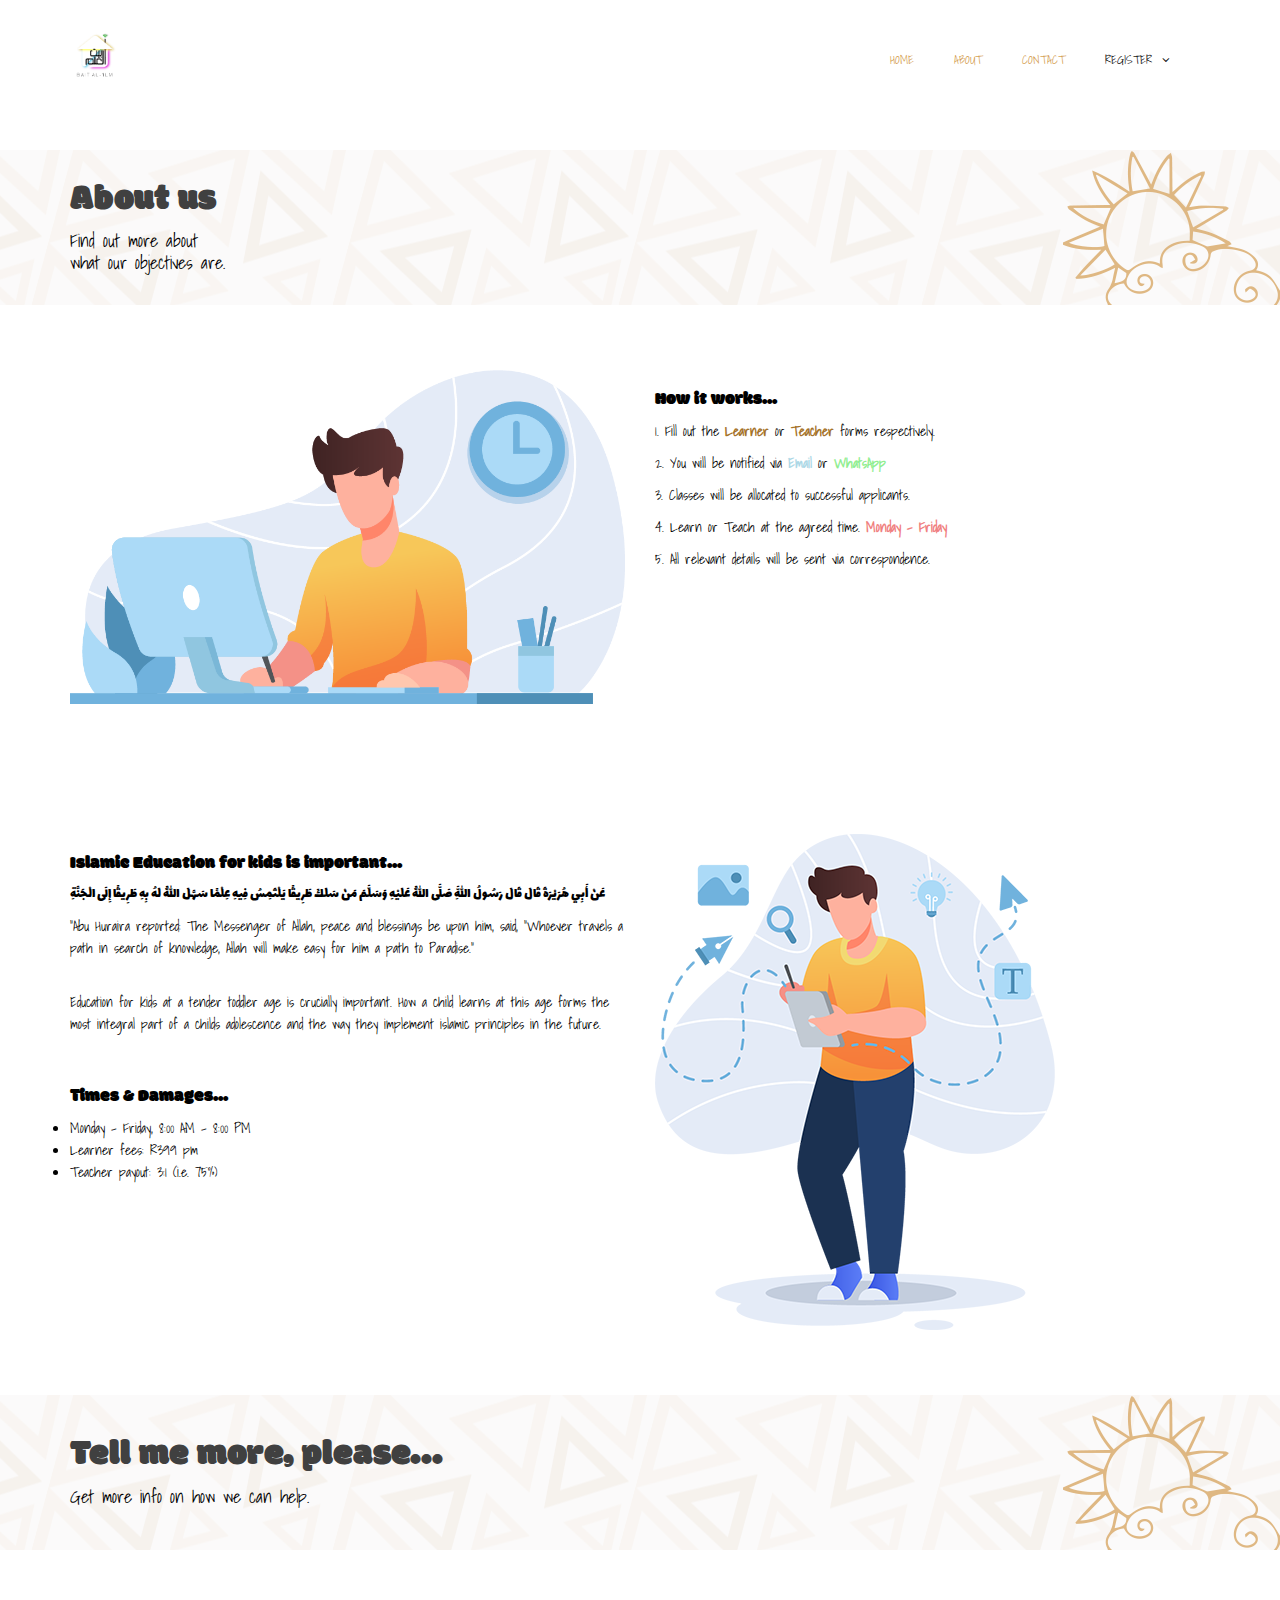
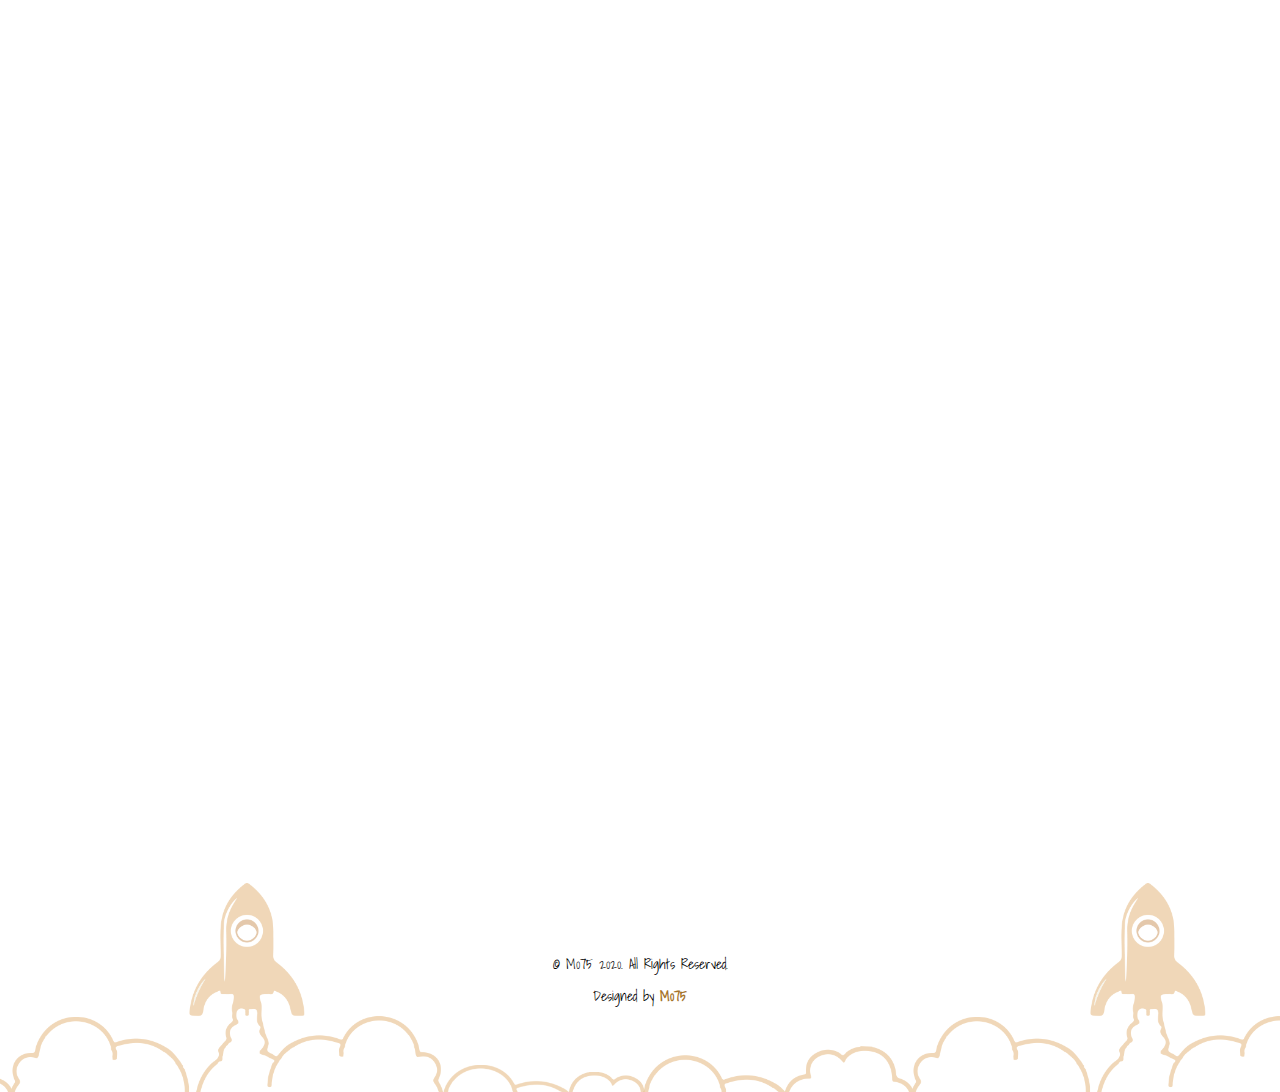
==== aboutus.html @ 6b04e685 "added most stuff, prod almost ready chech once more" ====
<!DOCTYPE html>
<html lang="en">

    <head>
        <meta charset="utf-8">
        <meta name="viewport" content="width=device-width, initial-scale=1.0">
        <meta name="description" content="">
        <meta name="author" content="">
        <title>About | Bayt Al-'Ilm</title>
        <link href="css/bootstrap.min.css" rel="stylesheet">
        <link href="css/font-awesome.min.css" rel="stylesheet">
        <link href="css/animate.min.css" rel="stylesheet">
        <link href="css/lightbox.css" rel="stylesheet">
        <link href="css/main.css" rel="stylesheet">
        <link href="css/responsive.css" rel="stylesheet">

        <!--[if lt IE 9]>
	    <script src="js/html5shiv.js"></script>
	    <script src="js/respond.min.js"></script>
    <![endif]-->
        <link rel="shortcut icon" href="images/ico/favicon.ico">
        <link rel="apple-touch-icon-precomposed" sizes="144x144" href="images/ico/apple-touch-icon-144-precomposed.png">
        <link rel="apple-touch-icon-precomposed" sizes="114x114" href="images/ico/apple-touch-icon-114-precomposed.png">
        <link rel="apple-touch-icon-precomposed" sizes="72x72" href="images/ico/apple-touch-icon-72-precomposed.png">
        <link rel="apple-touch-icon-precomposed" href="images/ico/apple-touch-icon-57-precomposed.png">
        <link href="https://fonts.googleapis.com/css2?family=Lalezar&family=Modak&family=Montserrat&display=swap"
            rel="stylesheet">
        <link href="https://fonts.googleapis.com/css2?family=Indie+Flower&family=Shadows+Into+Light&display=swap"
            rel="stylesheet">

    </head>
    <!--/head-->
    <style>
        a,
        h2 {
            font-family: 'Shadows Into Light';
            font-weight: 600;
        }

        h1,
        h3 {
            font-family: 'Modak', cursive;
        }

        p, li {
            font-family: 'Shadows Into Light', sans-serif;
        }
    </style>
    <!--/head-->

    <body>
        <header id="header">

            <div class="navbar navbar-inverse" role="banner">
                <div class="container">
                    <div class="navbar-header">
                        <button type="button" class="navbar-toggle" data-toggle="collapse"
                            data-target=".navbar-collapse">
                            <span class="sr-only">Toggle navigation</span>
                            <span class="icon-bar"></span>
                            <span class="icon-bar"></span>
                            <span class="icon-bar"></span>
                        </button>

                        <a class="navbar-brand" href="index.html">
                            <h1><img style="height: 50px; width: 50px" src="images/logo.png" alt="logo"></h1>
                        </a>
                    </div>
                    <div class="collapse navbar-collapse">
                        <ul class="nav navbar-nav navbar-right">
                            <li class="active"><a href="index.html">Home</a></li>
                            <li class="active"><a href="aboutus.html">About</a></li>
                            <li class="active"><a href="contact.html">Contact</a></li>
                            <li class="dropdown"><a href="#">Register <i class="fa fa-angle-down"></i></a>
                                <ul role="menu" class="sub-menu">
                                    <li><a href="learner.html">Learner</a></li>
                                    <li><a href="teacher.html">Teacher</a></li>
                                </ul>
                            </li>
                        </ul>
                    </div>
                    <!-- <div class="container">
                    <div class="row">
                        <div class="col-sm-12">
                            <div class="social-icons ">
                                <ul class="nav nav-pills">
                                    <li><a href=""><i class="fa fa-facebook"></i></a></li>
                                    <li><a href=""><i class="fa fa-twitter"></i></a></li>
                                    <li><a href=""><i class="fa fa-google-plus"></i></a></li>
                                    <li><a href=""><i class="fa fa-dribbble"></i></a></li>
                                    <li><a href=""><i class="fa fa-linkedin"></i></a></li>
                                </ul>
                            </div>
                        </div>
                    </div>
                </div> -->
                </div>
            </div>
        </header>
        <!--/#header-->

        <section id="page-breadcrumb">
            <div class="vertical-center sun">
                <div class="container">
                    <div class="row">
                        <div class="action">
                            <div class="col-sm-12">
                                <h1 class="title">About us</h1>
                                <p>Find out more about <br> what our objectives are.</p>
                            </div>
                        </div>
                    </div>
                </div>
            </div>
        </section>
        <!--/#page-breadcrumb-->

        <section id="company-information" class="padding wow fadeIn" data-wow-duration="1000ms" data-wow-delay="300ms">
            <div class="container">
                <div class="row">
                    <div class="col-sm-6">
                        <img src="images/4.png" class="img-responsive" alt="" style="">
                    </div>
                    <div class="col-sm-6">
                        <h3>How it works...</h3>
                        <p>1. Fill out the <a href="learner.html"><b>Learner</b></a> or <a href="teacher.html"><b>Teacher</b></a> forms respectively.</p>
                        <p>2. You will be notified via <b style="color: lightblue">Email</b> or <b style="color: lightgreen">WhatsApp</b></p>
                        <p>3. Classes will be allocated to successful applicants.</p>
                        <p>4. Learn or Teach at the agreed time. <b style="color: lightcoral">Monday - Friday</b></p>
                        <p>5. All relevant details will be sent via correspondence.</p>

                    </div>
                </div>
            </div>
        </section>
        <!-- company info   -->

        <!-- <section id="action" class="responsive">
            <div class="vertical-center">
                <div class="container">
                    <div class="row">
                        <div class="action take-tour">
                            <div class="col-sm-7 wow fadeInLeft" data-wow-duration="500ms" data-wow-delay="300ms">
                                <h1 class="title">Register for Madrasah online.</h1>
                                <p>Sign up to <b>Learn</b> or <b>Teach</b> with us.</p>
                            </div>
                            <div class="col-sm-5 text-center wow fadeInRight" data-wow-duration="500ms"
                                data-wow-delay="300ms">
                                <div class="tour-button">
                                    <a href="#" class="btn btn-common">LEARN NOW</a>
                                </div>
                            </div>
                        </div>
                    </div>
                </div>
            </div>
        </section> -->
        <!--/#action-->

        <section id="company-information" class="padding wow fadeIn" data-wow-duration="1000ms" data-wow-delay="300ms">
            <div class="container">
                <div class="row">
                    <div class="col-sm-6">
                        <h3>Islamic Education for kids is important...</h3>
                        <p style="font-family: 'Lalezar'">عَنْ أَبِي هُرَيْرَةَ قَالَ قَالَ رَسُولُ اللَّهِ صَلَّى اللَّهُ عَلَيْهِ وَسَلَّمَ مَنْ سَلَكَ طَرِيقًا يَلْتَمِسُ
                        فِيهِ عِلْمًا سَهَّلَ اللَّهُ لَهُ بِهِ طَرِيقًا إِلَى الْجَنَّةِ</p>
                        <p>"Abu Huraira reported: The Messenger of Allah, peace and blessings be upon him, said, “Whoever travels a path in search
                        of knowledge, Allah will make easy for him a path to Paradise.”</p><br>
                        <p>Education for kids at a tender toddler age is crucially important. How a child learns at this age forms the
                        most integral part of a childs adolescence and the way they implement islamic principles in the future.</p>
                        <br><h3>Times & Damages...</h3>
                        <li>Monday - Friday, 8:00 AM - 8:00 PM</li>
                        <li>Learner fees: R399 pm</li>
                        <li>Teacher payout: 3:1 (i.e. 75%)</li>
                    </div>
                    <div class="col-sm-6">
                        <img style="size: 100px 100px" src="images/6.png" class="img-responsive" alt="">
                    </div>
                </div>
            </div>
        </section>

        <section id="page-breadcrumb">
            <div class="vertical-center sun">
                <div class="container">
                    <div class="row">
                        <div class="action">
                            <div class="col-sm-12">
                                <h1 class="title">Tell me more, please...</h1>
                                <p>Get more info on how we can help.</p>
                            </div>
                        </div>
                    </div>
                </div>
            </div>
        </section>
        <!--/#page-breadcrumb-->
        <section id="services">
            <div class="container">
                <div class="row">
                    <div class="col-sm-4 text-center padding wow fadeIn" data-wow-duration="1000ms"
                        data-wow-delay="300ms">
                        <div class="single-service">
                            <div class="wow scaleIn" data-wow-duration="500ms" data-wow-delay="300ms">
                                <img src="https://img.icons8.com/dusk/64/000000/easy.png" />
                            </div>
                            <h2>Convenient</h2>
                            <p>A simple system for Learners & Teachers to depart sound islamic knowledge coupled with wisdom to toddlers in all
                            subjects. Try it now!</p>
                        </div>
                    </div>
                    <div class="col-sm-4 text-center padding wow fadeIn" data-wow-duration="1000ms"
                        data-wow-delay="600ms">
                        <div class="single-service">
                            <div class="wow scaleIn" data-wow-duration="500ms" data-wow-delay="600ms">
                                <img src="https://img.icons8.com/dusk/64/000000/apple-watch-apps .png" />
                            </div>
                            <h2>Flexible</h2>
                            <p>We help you as the parent get excellent results with safe distance learning. Request times suitable for you as a teacher
                            or learner & we"ll place your expertise in the correct direction. Try it now!</p>
                        </div>
                    </div>
                    <div class="col-sm-4 text-center padding wow fadeIn" data-wow-duration="1000ms"
                        data-wow-delay="900ms">
                        <div class="single-service">
                            <div class="wow scaleIn" data-wow-duration="500ms" data-wow-delay="900ms">
                                <img src="https://img.icons8.com/dusk/64/000000/armchair.png" />
                            </div>
                            <h2>Comfortable</h2>
                            <p>Whether you are in the lounge or bedroom, ideally the salah room, you are able to log in and attend classes. Thus,
                            making it less nerve racking than usual. We should emphasize that respect is a key factor towards learning or departing
                            the absolute knowledge of this world.</p>
                        </div>
                    </div>
                </div>
            </div>
        </section>
        <!--/#services-->



        <section id="company-information" class="padding wow fadeIn" data-wow-duration="1000ms" data-wow-delay="300ms">
            <div class="container">
                <div class="row">
                    <div class="col-sm-6">
                      <h3>Our mission...</h3>
                      <p>We strive to serve communities by providing excellent quality lessons & courses coupled with sound, unadulterated knowledge 
                          which has been passed down generation after generation from our Noble Master Muhammad (Peace & Blessings be upon him & his noble companions) to
                          our senior scholars of Islam to you in your lovely home.
                     <p>Our belief system is in accordance to that of Ahl al-sunnah wa al-jama'ah.</p>

                      </p>  
                    </div>
                    <div class="col-sm-6">
                        <img src="images/5.png" class="img-responsive" alt="">
                    </div>
                </div>
            </div>
        </section>

        <footer id="footer">
            <div class="container">
                <div class="row">
                    <div class="col-sm-12">
                        <div class="copyright-text text-center">
                            <p>&copy; M075 2020. All Rights Reserved.</p>
                            <p>Designed by <a target="_blank" href="https://m075.github.io/portfolio">M075</a></p>
                        </div>
                    </div>
                </div>
            </div>
        </footer>
        <!--/#footer-->


        <script type="text/javascript" src="js/jquery.js"></script>
        <script type="text/javascript" src="js/bootstrap.min.js"></script>
        <script type="text/javascript" src="js/lightbox.min.js"></script>
        <script type="text/javascript" src="js/wow.min.js"></script>
        <script type="text/javascript" src="js/main.js"></script>
    </body>

</html>
---- css/main.css ----
/*
  Theme Name: Triangle
  Theme Uri: http://www.themeum.com
  Author: Themeum
  Author Uri: http://www.themeum.com
  Description: Creative Site Template
  Version: 1.1
  */

  @import url(http://fonts.googleapis.com/css?family=Lato:100,300,400,700);
  @import url(http://fonts.googleapis.com/css?family=Open+Sans:300italic,400italic,600italic,700italic,400,300,600,700);
  @import url(http://fonts.googleapis.com/css?family=Noto+Sans:400,700);

  body {
    background: #fff;
    font-family: 'Lato', sans-serif;
    font-weight: 300;
    font-size: 14px;
    line-height: 22px;
    color: #000;
  }

  html {
    height: 100%;
  }


  a{
    color:#a5732a;
  }

  a:hover {
    outline: none;
    text-decoration:none;
    color:#dab074;
  }

  a:focus {
    outline:none;
    outline-offset: 0;
  }

  a {
    -webkit-transition: 300ms;
    transition: 300ms;
  }


  ul {
    list-style: none;
  }

  h1, h2, h3, h4, h5, h6 {
    font-family: 'Lato', sans-serif;
    font-weight: 300;
  }

  h1{
    color: #686868;
  }

  h2{
    font-size: 24px;
    color: #686868;
  }

  h3{
    font-size: 18px;
  }

  .overflow{
    overflow: hidden;
  }

  .uppercase{
    text-transform: uppercase;
  }

  .btn-common {
    font-size: 14px;
    color: #797979;
    border: 1px solid #dbb075;
    font-family: 'Open Sans', sans-serif;
    font-weight: 300;
    padding: 10px 25px;
  }

  #action .col-sm-5{
    position: absolute;

    top: 0;
    height: 100%;
    right: 0;
  }


  .btn-common:hover, 
  .btn-common:focus{
    outline: none;
    background: none;
    -webkit-box-shadow: none;
    box-shadow: none;
    color: #d29948;
  }

  .align-right{
    text-align: right;
  }

  .inline{
    display: inline-block;
  }

  .padding{
    padding: 65px 0;
  }

  .padding-bottom{
    padding-bottom: 65px;
  }

  .padding-top{
    padding-top: 90px;
  }

  .padding-right{
    padding-right: 80px;
  }

  .padding-left{
    padding-left: 80px;
  }

  .margin-bottom{
    margin-bottom: 35px;
  }

  .carousel-indicators.visible-xs {
    height: 20px;
    margin: 0;
    padding: 0;
    position: absolute;
    top: -35px;
    width: 100%;
    left: 0;
  }

  .carousel-indicators.visible-xs li {
    border-color: #D29948;
    border-width: 2px;
    height: 12px;
    margin: 0 5px 0 0;
    width: 12px;
  }

  .carousel-indicators.visible-xs li.active {
    background: rgba(210, 153, 72, 0.7);
  }




/*************************
*******Header******
**************************/


#header{
  margin-bottom: 0;
  padding: 30px 0 60px 0;
}

#header .navbar-inverse .container{
  position: relative;
}

.search{
  position: absolute;
  top: 20px;
  right: 0;
  z-index: 1;
}

.search i{
  color: #dbb075;
  cursor: pointer;
  position: absolute;
  right: 10px;
  top: 2px;
}

.field-toggle{
  position: relative;
  top: 30px;
  right: 15px;
  display: none;
  height: 50px;
}

.search-form{
  padding-left: 10px;
  height: 40px;
  font-size: 18px;
  color: #818285;
  font-weight: 300;
  outline: none;
  border: 1px solid #dbb075;
  margin-top: 20px;
  border-radius: 4px;
}

.social-icons ul li{
  padding: 0 10px;

}

.social-icons ul li:last-child{
  padding-right: 0;

}

.social-icons ul li a{
  font-size: 18px;
  color: #d3d3d3;
  padding: 0;
}

.social-icons ul li a:hover,
.social-icons ul li a:focus{
  color:#dbb075;
  background: none;
}

#header .navbar {
  background: #fff;
  border: 0;
  margin-bottom: 0;
}

#header .navbar-toggle{
  margin-top: 20px;
}

#header .navbar-brand{
  padding: 0;
  margin-left: 0;
}

#header .navbar-brand h1{
  padding: 0;
  margin: 0;
}

#header .navbar-nav.navbar-right >li:last-child{
  margin-right: 20px;
}

#header .navbar-nav.navbar-right >li a {
  color: #000;
  font-size: 12px;
  padding: 20px;
  text-transform: uppercase;
  font-weight: 300;
}

#header .navbar-inverse .navbar-nav  li.active > a,  
#header .navbar-inverse .navbar-nav  li.active > a:focus, 
#header .navbar-nav.navbar-right li > a:hover,
.navbar-inverse .navbar-nav > .open > a {
  background-color: inherit;
  border: 0;
  color: #d29948;
}

#header .navbar-inverse .navbar-nav  li a:hover{
  color: #d29948;
}


/*Dropdown menu*/

ul.sub-menu {
  display: none;
  list-style: none;
  padding: 0;
  margin: 0;
}

#header .navbar-nav li ul.sub-menu li a {
  color: #818285;
  padding: 5px 0;
  font-size: 13px;
  display: block;
  text-transform: capitalize;
}

#header .navbar-nav li ul.sub-menu li .active{
  background: #fef7ee;
  color: #d29948;
  position: relative;
}

#header .navbar-nav li ul.sub-menu li .active i{
  position: absolute;
  font-size: 56px;
  top: -13px;
  color: #dab074;
}

#header .navbar-nav li ul.sub-menu li .active .fa-angle-right{
  left: -3px;
}

#header .navbar-nav li ul.sub-menu li .active .fa-angle-left{
  right: -3px;
}


#header .navbar-nav li ul.sub-menu li a:hover,
#header .navbar-nav li ul.sub-menu li a:focus{
  background: #fef7ee;
  color: #d29948;
}

.fa-angle-down{
  padding-left: 5px; 
}

.scaleIn {
  -webkit-animation-name: scaleIn;
  animation-name: scaleIn;
}

@-webkit-keyframes scaleIn {
  0% {
    opacity: 0;
    -webkit-transform: scale(0);
    transform: scale(0);
  }

  100% {
    opacity: 1;
    -webkit-transform: scale(1);
    transform: scale(1);
  }
}

@keyframes scaleIn {
  0% {
    opacity: 0;
    -webkit-transform: scale(0);
    transform: scale(0);
  }

  100% {
    opacity: 1;
    -webkit-transform: scale(1);
    transform: scale(1);
  }
}


/*************************
*******Footer******
**************************/

#footer {
  padding-bottom: 75px;
  background-image: url(../images/home/footer.png);
  background-repeat: repeat-x;
  background-position: bottom;
  background-size: contain;
}

#footer h1{
  margin-bottom: 65px;
  margin-top: 36px;
}

#footer .bottom-separator {
  margin-bottom: 60px;
}

#message {
  height: 110px;
  resize: none;
}

.bottom > h2 {
  margin-top: 0;
  margin-bottom: 26px;
}

.bottom .media-body h3 {
  margin-top: 0;
  padding-left: 25px;
}

.bottom .media-body h3 a{
  color: #d99c4e;
}

.testimonial .media{
  margin-top: 0;
  margin-bottom: 25px;
}

.testimonial .media>.pull-left{
  margin-right: 25px;
}

.testimonial .media>.pull-left img{
  margin-top: 6px;
}

.testimonial .media .media-body blockquote{
  padding-left: 25px;
  padding-right: 30px;
  position: relative;
  border-left: 0;
  margin-bottom: 0;
}

.testimonial .media .media-body blockquote:before{
  position: absolute;
  left: 5px;
  top: 8px;
  content: '"';
  font-size: 40px;
  color: #d99c4e;
  font-family: 'Noto Sans', sans-serif;
  transform:rotate(180deg);
  -ms-transform:rotate(180deg); /* IE 9 */
  -webkit-transform: rotate(180deg); /* Opera, Chrome, and Safari */
  line-height: 0;
}

.testimonial .media .media-body blockquote:after{
  position: absolute;
  right: 30px;
  bottom: 14px;
  content: '"';
  font-size: 40px;
  color: #d99c4e;
  font-family: 'Noto Sans', sans-serif;
  line-height: 0;
}

.bottom > address {
  line-height: 22px;
  margin-bottom: 40px;
}

.form-control {
  border: 1px solid #d99c4e;
  font-weight: 300;
  outline: none;
  -webkit-box-shadow: none;
  box-shadow: none;
  height: 40px;
}

.form-control:hover, 
.form-control:focus{
  border-color: #d29948;
  outline: none;
  -webkit-box-shadow: none;
  box-shadow: none;
}

.btn-submit {
  width: 100%;
  background-color: #d89b4e;
  color: #fff;
  font-size: 14px;
  font-weight: 300;
  letter-spacing: 5px;
  text-transform: uppercase;
  border-radius: 3px;
  margin-top: 5px;
  border-bottom: 3px solid #a56617;
  -webkit-box-shadow: none;
  box-shadow: none;
  padding: 10px;
}

.btn-submit:hover, 
.btn-submit:focus{
  color: #fff;
  outline: none;
  -webkit-box-shadow: none;
  box-shadow: none;
  opacity: .8;
}

.copyright-text{
  margin-top: 70px;
}

.nav-pills {
  display: flex;
  justify-content: center;
}
/*************************
*******Home Page******
**************************/

#home-slider {
  background: url(../images/home/slider-bg.png) 0 100% repeat-x;
  position: relative;
}

#home-slider .main-slider {
  position: relative;
  height: 450px;
}

#home-slider .slide-text{
  position: absolute;
  top: 50px;
  left: 0;
  width: 450px;
}

.animate-in .slide-text {
  -webkit-animation: fadeInLeftBig 700ms cubic-bezier(0.190,1.000,0.220,1.000) 200ms both;
  animation: fadeInLeftBig 700ms cubic-bezier(0.190,1.000,0.220,1.000) 200ms both;
}

#home-slider .slider-house {
  position: absolute;
  right: 0;
  bottom: 0;
}

.animate-in .slider-house {
  -webkit-animation: fadeInDown 700ms ease-in-out 200ms both;
  animation: fadeInDown 700ms ease-in-out 200ms both;
}

#home-slider .slider-circle1 {
  position: absolute;
  right: 430px;
  bottom: 210px;
}

.animate-in .slider-circle1 {
  -webkit-animation: bounceIn 500ms ease-in-out 900ms both;
  animation: bounceIn 500ms ease-in-out 900ms both;
}

#home-slider .slider-circle2 {
  position: absolute;
  right: 420px;
  bottom: 245px;
}

.animate-in .slider-circle2 {
  -webkit-animation: bounceIn 500ms ease-in-out 1100ms both;
  animation: bounceIn 500ms ease-in-out 1100ms both;
}

#home-slider .slider-cloud1 {
  position: absolute;
  right: 290px;
  bottom: 250px;
}

.animate-in .slider-cloud1 {
  -webkit-animation: bounceIn 500ms ease-in-out 1300ms both;
  animation: bounceIn 500ms ease-in-out 1300ms both;
}

#home-slider .slider-cloud2 {
  position: absolute;
  right: 375px;
  bottom: 330px;
}

.animate-in .slider-cloud2 {
  -webkit-animation: bounceIn 500ms ease-in-out 1500ms both;
  animation: bounceIn 500ms ease-in-out 1500ms both;
}

#home-slider .slider-cloud3 {
  position: absolute;
  right: 75px;
  bottom: 300px;
}

.animate-in .slider-cloud3 {
  -webkit-animation: bounceIn 500ms ease-in-out 1700ms both;
  animation: bounceIn 500ms ease-in-out 1700ms both;
}

#home-slider .slider-sun {
  position: absolute;
  right: 190px;
  bottom: 300px;
}

.animate-in .slider-sun {
  -webkit-animation: bounceIn 800ms ease-in-out 1900ms both;
  animation: bounceIn 800ms ease-in-out 1900ms both;
}

#home-slider .slider-cycle {
  position: absolute;
  right: 500px;
  bottom: 0;
}

.animate-in .slider-cycle {
  -webkit-animation: slideInLeft 4000ms cubic-bezier(0.190,1.000,0.220,1.000) 200ms both;
  animation: slideInLeft 4000ms cubic-bezier(0.190,1.000,0.220,1.000) 200ms both;
}

#home-slider h1{
  margin-top: 70px;
  margin-bottom: 25px;
}

#home-slider .btn-common {
  margin-top: 20px;
}

#home-slider .preloader {
  position: absolute;
  left: 0;
  top: 0;
  bottom: 0;
  right: 0;
  background: #fafafa;
  text-align: center;
}

#home-slider .preloader > i {
  font-size: 48px;
  height: 48px;
  line-height: 48px;
  color: #dbb075;
  position: absolute;
  left: 50%;
  margin-left: -24px;
  top: 50%;
  margin-top: -24px;
}


#action, 
#page-breadcrumb {
  background-image: url(../images/home/tour-bg.png);
  background-color: #fbfafa;
  background-repeat: repeat-x;
  height: 155px;
  background-position: center;
  display: table;
  position: static;
  width: 100%;
}

.vertical-center{
  display: table-cell;
  vertical-align: middle;
  width: 100%;
  position: statice;
}

.sun{
  background-image: url(../images/home/tour-icon1.png);
  background-repeat: no-repeat;
  background-position: 100% bottom;
}


.single-service{
  overflow: hidden;
  display: block;
}

.single-service img {
  margin-bottom: 35px;
}

.single-service .fold {
  margin-bottom: 35px;
}

.single-service h2 {
  margin-top: 0;
  margin-bottom: 15px;
}

.single-service p {
  padding: 0 48px;
}

.action h1{
  margin-top: 0;
}

.action p{
  font-size: 18px;
  margin-bottom: 0;
  font-weight: 300;
}

.action .btn-common{
  margin-top: 55px;
  float: left;
}

.title {
  color: #404040;
  font-weight: 300;
}

.single-features {
  overflow: hidden;
  padding-top: 65px;
  padding-bottom: 40px;
}

.single-features:last-child {
  padding-bottom: 95px;
}

.single-features h2{
  margin-bottom: 15px;
    margin-top: 0;
}

#clients{
  padding-bottom: 45px;
}

.clients {
  margin-bottom: 45px;
}

.clients img {
  display: inline-block;
}

.clients-logo {
  overflow: hidden;
  margin-bottom: 10px;
}



/*************************
*******About Us Page******
**************************/

#action , 
#page-breadcrumb{
  position: relative;
}

#team {
  padding: 85px 0;
}

#team-carousel {
  margin-top: 80px;
}

#company-information .padding-top{
  padding-top: 105px;
  
}

.single-service img {
  height: 85px;
}

.tour-button {
  background-image: url(../images/home/tour-icon2.png);
  height: 100%;
  background-repeat: no-repeat;
  position: absolute;
  width: 100%;
  left: 0;
  background-position: 151px 4px;
}

.team-single {
  position: relative;
}

.person-thumb {
  position: relative;
}

.social-profile {
  background: none repeat scroll 0 0 rgba(137, 97, 46, 0.8);
  display: none;
  height: 100%;
  position: absolute;
  text-align: center;
  top: 0;
  -webkit-transition: all 0.9s ease;
  transition: all 0.9s ease;
  width: 100%;
}

.team-single:hover .social-profile{
  display: block;
  -webkit-animation: fadeInUp 400ms;
  animation: fadeInUp 400ms;
  -webkit-transition: all 0.9s ease;
  transition: all 0.9s ease;
}

.social-profile .nav-pills {
  display: inline-block;
  margin-top: -26px;
  padding: 0;
  position: relative;
  top: 50%;
}

.social-profile .nav-pills li {
  display: inline-block;
  margin: 0 5px;
}

.social-profile .nav-pills li a {
  color: #fff;
  border: 1px solid #fff;
  width: 40px;
  height: 40px;
  line-height: 40px;
  text-align: center;
  padding: 0;
  border-radius: 40px;
  -webkit-transition: all 0.9s ease;
  transition: all 0.9s ease;
}

.social-profile .nav-pills li a:hover {
  color: #89612e;
  border-color: #89612e;
}

.person-info h2 {
  font-weight: 300;
  margin-bottom: 5px;
}

.person-info h3 {
  font-size: 16px;
  color: #686868;
  font-weight: 300;
  margin-top: 0;
  margin-bottom: 0;
}

.team-carousel-control {
  position: absolute;
  top: 36%;
  width: 13px;
  height: 16px;
  text-indent: -9999999px;
  -webkit-transition: all 0.9s ease;
  transition: all 0.9s ease;
}

.right.team-carousel-control {
  right: -50px;
  background-image: url(../images/aboutus/right.png);
}

.left.team-carousel-control {
  left: -50px;
  background-image: url(../images/aboutus/left.png);
}

.team-carousel-control:hover{
  background-position: 0 -18px;
  -webkit-transition: all 0.5s ease 0s;
  transition:  all 0.5s ease 0s;
}

.count h1{
  font-size: 60px;
  color: #dab074;
}

.count h3{
  font-size: 16px;
}

.progress .progress-bar.six-sec-ease-in-out {
  -webkit-transition: width 1s ease-in-out;
  transition:  width 1s ease-in-out;
}

.top-zero{
  margin-top: 0;
}

h3.top-zero{
  font-size: 20px;
}

#company-information .about-us h2{
  margin-bottom: 45px;
}

.single-skill h3{
  font-size: 16px;
}

.progress{
  height: 30px;
  box-shadow: none;
  -webkit-box-shadow: none;
}

.progress-bar{
  line-height: 30px;
  box-shadow: none;
  -webkit-box-shadow: none;
}

.progress-bar.progress-bar-primary{
  background: #dab074;
}



/*************************
*******Service Page******
**************************/
#recent-projects{
  padding: 85px 0;
}

.recent-projects .team-single{
  height: 355px;
}

.recent-projects p.padding-bottom{
  padding-bottom: 50px;
}

.choose{
  padding-top: 30px;
}

#company-information.choose .padding-top{
  padding-top: 78px;
}

#company-information h2{
  margin-bottom: 25px;
  margin-top: 0;
}

ul.elements{
  list-style: none;
  padding: 0;
  margin: 20px 0 0 0;
}

ul.elements li{
  margin: 6px 0;
}

ul.elements li > i{
  color: #d29948;
  display: inline-block;
  margin-right: 10px;
}

#company-information h1.margin-bottom{
  margin-bottom: 26px;
}

/*************************
*******Portfolio Default**
**************************/
.portfolio-single {
  position: relative;
}

.portfolio-thumb {
  position: relative;
}

.portfolio-thumb img {
  width: 100%;
}

.portfolio-single:hover .portfolio-view{
  display: block;
  -webkit-animation: fadeInUp 400ms;
  animation: fadeInUp 400ms;
}

#portfolio .row{
  margin-left: -10px;
  margin-right: -10px;
}

.portfolio-view{
  display: none;
  position: absolute;
  top: 0;
  height: 100%;
  background: rgba(137, 97, 46, 0.8);
  width: 100%;
  text-align: center;  
}

.portfolio-view .nav-pills {
  padding: 0;
  display: inline-block;
  margin-top: -26px;
  top: 50%;
  position: relative;
}

.portfolio-view .nav-pills li {
  display: inline-block;
  margin: 0 5px;
}

.portfolio-view .nav-pills li a {
  color: #fff;
  border: 1px solid #fff;
  width: 40px;
  height: 40px;
  line-height: 38px;
  text-align: center;
  padding: 0;
  border-radius: 40px;
  -webkit-animation: scaleIn 400ms linear 100ms both;
  animation: scaleIn 400ms linear 100ms both;
  -webkit-transition: all 0.9s ease;
  transition: all 0.9s ease;
}

.portfolio-view .nav-pills li a:hover {
  color: #89612e;
  border-color: #89612e;
  -webkit-transition: all 0.9s ease;
  transition: all 0.9s ease;
}

.portfolio-info {
  overflow: hidden;
  margin-bottom: 30px;
}

.portfolio-info h2 {
  font-size: 18px;
  margin: 15px 0 0;
}

.portfolio-filter {
  margin: 80px 0;
  padding: 0;
}

.portfolio-filter li {
  display: inline-block;
  position: relative;
}

.portfolio-filter li a {
  border-radius: 0;
  color: #686868;
  font-size: 18px;
  font-weight: 300;
  padding: 0 25px;
  text-transform: capitalize;
  border: none;
}

.portfolio-filter li .active{
  background: transparent;
  box-shadow: none;
  -webkit-box-shadow: none;
}

.portfolio-filter li a:hover, 
.portfolio-filter li a:focus,
.portfolio-filter li a.active {
  background: transparent;
  box-shadow: none;
  -webkit-box-shadow: none;
}

.portfolio-filter li a.active:before{
  position: absolute;

  content: "";
  left: 0;
  width: 13px;
  height: 16px;
  background: url(../images/portfolio/icon.png);
  top: 5px;
}

.portfolio-pagination{
  text-align: center;
  
  padding-top: 40px;
  padding-bottom: 90px;
}

.pagination li{
  display: inline-block;
  margin: 0 10px;
}

.pagination li a{
  color: #000;
  padding: 5px 10px;
  border-radius: 5px;
  border: 1px solid #fff;
}

.pagination li:first-child a{
  background: url(../images/portfolio/left.png);
  background-repeat: no-repeat;
  text-indent: -999999999px;
  background-position: center top 10px;
  width: 32px;
  height: 36px;
  border: none;
  -webkit-transition: 300ms;
  transition: 300ms;
}

.pagination li:first-child a:hover{
  background: url(../images/portfolio/left.png);
  background-position: center top -37px;
  background-repeat: no-repeat;
  -webkit-transition: 300ms;
  transition: 300ms;
}

.pagination li:last-child a{
  background: url(../images/portfolio/right.png);
  background-repeat: no-repeat;
  text-indent: -999999999px;
  background-position: center top 10px;
  width: 32px;
  height: 36px;
  border: none;
  -webkit-transition: 300ms;
  transition: 300ms;
}

.pagination li:last-child a:hover{
  background: url(../images/portfolio/right.png);
  background-position: center top -37px;
  background-repeat: no-repeat;
  -webkit-transition: 300ms;
  transition: 300ms;
}

.pagination li a:hover,
.pagination .active a,
.pagination .active a:hover,
.pagination .active a:focus{
  background: none;
  border-color: #cc9b59;
  color: #cc9b59;
}


/*****************************
Portfolio with right sidebar
*****************************/

.sidebar h3 {
  color: #404040;
  margin-top: 0;
  border-bottom: 3px solid #ececec;
  margin-bottom: 6px;
  padding-bottom: 8px;
}

.sidebar-item{
  margin-bottom: 48px;
}

.categories .navbar-stacked li {
  border-bottom: 1px solid #ececec;
}

.categories .navbar-stacked li:last-child {
  border-bottom: 0px solid #ececec;
}

.categories .navbar-stacked li a {
  font-size: 16px;
  color: #6a6a6a;
  padding: 8px 0;
  padding-left: 0;
}

.categories .navbar-stacked li a:hover{
  background: none;
  margin-left: 20px;
  color: #dab074;
  opacity: 1;
}

.categories .navbar-stacked li.active a{
  color: #dab074;
  padding-left: 20px;
}

.categories .navbar-stacked li.active a:before{
  position: absolute;
  content: "";
  border-color: transparent transparent transparent #dab074;
  border-width: 8px;
  border-style: solid;
  left: 0;
  top: 13px;
  margin-top: 0;
  z-index: 0;
  transition: all 0.3s ease 0s;
  -webkit-transition: all 0.3s ease 0s;
}

.categories .navbar-stacked li.active a:after {
  position: absolute;
  content: "";
  border-color: transparent transparent transparent #fff;
  border-width: 6px;
  border-style: solid;
  left: 0px;
  top: 15px;
  margin-top: 0;
  z-index: 1;
  transition: all 0.3s ease 0s;
  -webkit-transition: all 0.3s ease 0s;
}

.sidebar-item .media{
  border-bottom: 1px solid #ececec;
  padding-bottom: 10px;
  padding-top: 21px;
  margin-top: 0;
  transition: all 0.3s ease 0s;
  -webkit-transition: all 0.3s ease 0s;
}

.sidebar-item .media:last-child{
  border-bottom: 0px solid #ececec;  
  padding-bottom: 0; 
}

.sidebar-item .media:hover{
  border-left: 2px solid #dab074;
  padding-left: 5px;
  transition: all 0.3s ease 0s;
  -webkit-transition: all 0.3s ease 0s;
}

.sidebar-item .media:hover.media .media-body h4 a{
  color: #dab074;
  transition: all 0.3s ease 0s;
  -webkit-transition: all 0.3s ease 0s;
}

.sidebar-item .media .media-body h4 {
  margin-top: 0;
  margin-bottom: 8px;
}

.sidebar-item .media .media-body h4 a{
  color: #7d7d7d;
  font-size: 16px;
}

.sidebar-item .media .media-body p {
  color: #b4b4b4;
  font-size: 12px;
}

.tag-cloud .nav-pills{
  margin-top: 16px;
}

.tag-cloud .nav-pills li{
  margin: 0;
  margin-top: 6px;
  margin-right: 4px;
}

.tag-cloud .nav-pills li a{
  font-size: 14px;
  font-weight: 300;
  padding: 5px 15px;
  background: #bbbbbb;
  color: #fff;
  border-radius: 3px;
}

.tag-cloud .nav-pills li a:hover{
  background: #dab074;
}

.popular ul.gallery {
  margin: 0;
  padding: 0;
  list-style: none;
  margin: 10px -8px;
}

.popular ul.gallery li {
  display: block;
  width: 33.33%;
  float: left;
  padding: 8px;
}

.popular ul.gallery li a {
  display: block;
}

.popular ul.gallery li a img {
  width: 100%;
  transition: border-radius 300ms ease-in;
  -webkit-transition: border-radius 300ms ease-in;
}

.popular ul.gallery li a img:hover {
  border-radius: 60px;
}

/* Start: Recommended Isotope styles */

/**** Isotope Filtering ****/
.isotope-item {
  z-index: 2;
}

.isotope-hidden.isotope-item {
  pointer-events: none;
  z-index: 1;
}

/**** Isotope CSS3 transitions ****/

.isotope,
.isotope .isotope-item {
  -webkit-transition-duration: 0.8s;
  transition-duration: 0.8s;
}

.isotope {
  -webkit-transition-property: height, width;
  transition-property: height, width;
}

.isotope .isotope-item {
  -webkit-transition-property: -webkit-transform, opacity;
  -webkit-transition-property: opacity, -webkit-transform;
  transition-property: opacity, -webkit-transform;
  transition-property: transform, opacity;
  transition-property: transform, opacity, -webkit-transform;
}

/**** disabling Isotope CSS3 transitions ****/
.isotope.no-transition,
.isotope.no-transition .isotope-item,
.isotope .isotope-item.no-transition {
  -webkit-transition-duration: 0s;
  transition-duration: 0s;
}

.iframe-container {
  overflow: hidden;
  padding-top: 62.5%; /* 16:9*/
  position: relative;
}

.iframe-container iframe {
   border: 0;
   height: 100%;
   left: 0;
   position: absolute;
   top: 0;
   width: 100%;
}



/*****************************
Portfolio Details
*****************************/

#portfolio-information.padding-top{
  padding-top: 100px;
}

.project-name h2{
  margin-top: 0;
  margin-bottom: 15px;
}

#related-work .title{
  margin-bottom: 55px;
  margin-top: 10px;
}

.navbar-default {
  background: none;
  padding: 0;
}

.navbar-default li a{
  font-size: 12px;
  padding: 0;
  padding-right: 15px;
}

.navbar-default li a i{
  padding-right: 8px;
}

.navbar-default li a:hover{
  color: #dab074;
  background: none;
}

.skills .navbar-default,
.client .navbar-default{
  margin-left: 35px;
  
}

.live-preview .btn-common{
  margin-top: 21px;
  padding: 13px 45px;
}


/*****************************
Blog Default
*****************************/

.single-blog.timeline {
  background: #FFFFFF;
  border: 1px solid #EEEEEE;
  border-bottom: 0;
  position: relative;
  padding-bottom: 0;
}

.timeline .post-content {
  padding: 20px 20px 0;
}

.post-thumb{
  margin: -1px -1px 0;
  position: relative;
  overflow: hidden;
}

.timeline .post-thumb img {
  width: 100%;
}

.post-thumb iframe{
  width: 100%;
  min-height: 270px;
  border: 0;
}

.post-overlay{
  position: absolute;
  top: 50%;
  display: none;
  width: 94px;
  height: 140px;
  margin-top: -70px;
  overflow: hidden;
}

.post-overlay span{
  position: absolute;
  left: 50%;
  bottom: 0; 
  margin-left: -60px;
  -webkit-animation: fadeInUp 400ms;
  animation: fadeInUp 400ms;
  z-index: 9;
}

.post-overlay span:before{
  position: absolute;
  bottom: 0;
  border-style: solid;
  border-width: 60px;
  content: "";
  border-color: transparent transparent #dab074 transparent;
  z-index: -1;
  cursor: initial;
}

.post-overlay span a{
  font-size: 30px;
  color: #fff;
  background: transparent;
  padding: 0; 
  margin-left: 50px;
}

.single-blog:hover .post-overlay{
  display: block;
  -webkit-animation: fadeIn 300ms;
  animation: fadeIn 300ms;
}

.timeline-divider{
  position: relative;
  padding-top: 50px;
}

.timeline-divider:before{
  position: absolute;
  top: 0;
  content: "";
  border-left-style: solid;
  border-left-width: 1px;
  height: 100%;
  border-left-color: #dab074;
  left: 50%;
  margin-left: -2px;
}

.timeline-blog .col-sm-6.padding-top{
  padding-top: 70px;
}

.post-content{
  padding: 20px 0;
}

.timeline-date .btn-common{
  font-size: 18px;
  color: #4a4a4a;
  font-weight: 300;
  border-radius: 0;
  padding: 17px 40px;
}

.arrow-right{
  position: relative;
}

.arrow-right:after{
  position: absolute;
  right: 1px;
  content: "";
  top: 15px;
  background: url(../images/blog/left.png);
  width: 43px;
  height: 54px;
}

.arrow-left{
  position: relative;
}

.arrow-left:before{
  position: absolute;
  left: -2px;
  content: "";
  top: 86px;
  background: url(../images/blog/right.png);
  width: 43px;
  height: 54px;
}

.post-title {
  margin-top: 0;
}

.post-title a,
.comments-number a{
  color: #686868;
}

.post-title a:hover,
.comments-number a:hover{
  color: #dab074;
}

.post-content .post-author{
  margin-top: 0;
  
}

.post-content  .post-author a{
  font-weight: 300;
  font-size: 14px;
}

a.read-more{
  color: #a5732a;
  font-weight: 300;
}

a.read-more:hover{
  opacity: .8;
}

.post-bottom{
  border-top: 1px solid #eeeeee;
  padding-top: 10px;
  margin-top: 20px;
  margin: 20px -20px 0;
  padding: 20px 20px 0;
}


/*****************************
Blog with right sidebar
*****************************/

.single-blog{
  padding-bottom: 30px;
}

.single-blog .post-bottom{
  border-bottom: 1px solid #eeeeee;
  padding-top: 10px;
  padding-bottom: 10px;
}

.single-blog .post-overlay span{
  left: 0;
  top: 0;
  margin-left: 0;
  width: 94px;
  height: 140px;
  background: url(../images/blog/blog-arrow.png);
  -webkit-animation: fadeInLeft 400ms;
  animation: fadeInLeft 400ms;
}

.single-blog .post-overlay span a{
  margin-left: 8px;
  font-weight: 700;
  font-size: 36px;
  line-height: 18px;
  position: absolute;
  top: 50px;
}

.single-blog .post-overlay span a small{
  font-size: 16px;
  font-weight: 300;
  margin-left: 5px;
}

.single-blog .post-overlay span:before{
  border-color: transparent;
  border-width: 0;
}

.post-nav{
  margin:0;
  padding: 0;
}

.post-nav li a{
  padding: 0;
  text-align: left;
}

.post-nav li a i{
  color: #dab074;
  margin-right: 8px;
}

.post-nav li a:hover{
  background: none;
}

.blog-padding-right{
  padding-right:35px;
}

.blog-pagination {
  text-align: center;
  padding-top: 10px;
  padding-bottom: 55px;
}

/*****************************
Blog with right sidebar
*****************************/

.masonery_area .single-blog{}
.masonery_area .single-blog .post-thumb{
  height: auto;
}

.masonery_area .single-blog .post-title{
  margin-top: 5px;
}

.masonery_area .single-blog .post-title a{
  font-size: 20px;
}

.masonery_area .single-blog .post-thumb img{
  height:auto;
}

.masonery_area .single-blog .post-bottom{
  border-top:0;
  padding-top:0;
  margin-top:15px;
}

/* Audio CSS */

.audiojs{
  background: #dab074;
  height: 45px;
  width: 100%;
}

.audiojs .scrubber{
  background: #fff;
  
  height: 8px;
  border-top: 0;
  width: 170px;
  margin-top: 19px;
  margin-left: 12px;
  border-radius: 10px;
}

.audiojs .play-pause{
  background: #cca46c;
  width: 68px;
  height: 45px;
  padding: 0;
  padding-left: 24px;
  padding-top: 10px;
  border-right: 0;
}

.audiojs .time{
  display: none;
  
}

.audiojs .progress{
  background: #a5732a;

  height: 8px;
  border-radius: 10px;
}

.audiojs .loaded{
  background: #ba9663;
  height: 8px;
  border-radius: 10px;
}


/*****************************
Blog Details
*****************************/

.navbar-nav.post-nav li{
  margin-right: 60px;
}

.single-blog.blog-details .post-content{
  padding-top: 30px;
}

.single-blog.blog-details .post-bottom{
  margin-top: 55px;
}

.single-blog-wrapper{
  position: relative;
}

.blog-share{
  margin-top: 40px;
  display: inline-block;
  padding: 0;
}

span.stMainServices,
span.stButton_gradient, 
.stButton .chicklets{
  height:24px !important;
}

.author-profile.padding{
  padding-top:50px;
}

.author-profile .col-sm-2 img{
  width: 100%;
  border-left: 3px solid #dab074;
}

.author-profile h3{
  margin-top:0;
  color: #3a424c;
}

.author-profile p{
  color: #3a424c;
  font-weight: 400;
}

.author-profile span a{
  color: #a5732a;
}

.response-area{
  border-bottom: 0;
}

.response-area h2{
  margin-top: 0;
  
  margin-bottom: 0;
  border-bottom: 0;
  padding-bottom: 20px;
}

.post-comment{
  padding-left: 70px;
  padding-top: 36px;
  border-top: 1px solid #f1e8dd;
}

.post-comment .pull-left img{
  margin-right: 60px;
  border-left: 3px solid #dab074;
}

.post-comment .media-body{
  padding-top: 6px;
  border-bottom: 0;
  padding-bottom: 50px;
}

.post-comment .media-body p{
  margin-top:10px;
}

.post-comment .media-body span i{
  color: #a5732a;
  margin-right: 10px;
}

.post-comment .media-body span a{
  color: #a5732a;
  font-weight: 700;
}

.post-comment .media-body .post-nav li a{
  font-weight: 300;
}

.parrent .media-list{
  margin-left: 190px;
}

.parrent .post-comment{
  padding-left: 0;
  margin-left: 70px;
}


/****************************
********* Contact Us*********
*****************************/
#map-section {
  margin-top: 50px;
  margin-bottom: 50px;
  position: relative;
}

#gmap {
  height: 350px;
}

.get-in-touch img {
  margin-top: 35px;
  margin-bottom: 32px;
}

.get-in-touch p {
  font-size: 18px;
  font-weight: 300;
}

#map-section .contact-info {
  position: absolute;
  background-color: #fff;
  right: 0;
  top: 0;
  width: 33%;
  height: 100%;
  padding:25px 50px;
  opacity: 0.9
}

#map-section .contact-info h2, 
#map-section address a:hover {
  color: #a5732a
}

#contact-form #message{
  resize:none;
}

#contact-form .btn-submit {
  width: 28%;
  margin: 5px auto;
}

.corporate-info .corporate-address {
  background-image: url("../images/contact-bg.png");
  background-position: left top;
  background-repeat: no-repeat;
  overflow: hidden;
  padding-bottom: 50px;
}

.corporate-info .corporate-address address {
  background-image: url("../images/icon-map.png");
  background-position: left top;
  background-repeat: no-repeat;
  padding-left: 40px;
}


/****************************
****** Price-table CSS*******
*****************************/

#price-table {
  margin-top: 88px;
  margin-bottom: 90px;
}

.single-price ul {
  padding: 0;
  margin: 0;
  list-style: none;
}

.table-heading {
  background-color: transparent !important;
  color: #FFFFFF !important;
  overflow: hidden;
  padding: 0 !important;
  text-align: center;
}

.single-price .plan-name { 
  background-color: #D4D4D4;
  color: #696969;
  font-size: 20px;
  margin-bottom: 0;
  padding: 10px 0;
  text-transform: capitalize;
}

.single-price .plan-price { 
  color: #696969;
  float: none;
  font-size: 14px;
  height: 110px;
  margin-bottom: 15px;
  overflow: hidden;
  position: relative;
  z-index: 5;
  padding-top: 15px;
}


.plan-price .dollar-sign {
  font-size: 18px;
}

.plan-price .price {
  font-size: 24px;
}

.plan-price .month {
  display: block;
  margin-top: -6px;
}

.single-price .plan-price:after {
  border-color: #c4c4c4 transparent transparent;
  border-style: solid;
  border-width: 110px;
  content: "";
  height: 0;
  left:50%;
  position: absolute;
  top: 0;
  width: 0;
  z-index: -1;
  margin-left: -110px;
}

.single-price ul li, 
.single-table ul li {
  padding: 12px 18px;
  background-color: #f7f7f7;
  margin-bottom: 5px;
  color: #696969;
}

.single-price ul li span, 
.single-table ul li span {
  float: right;
}

.single-price .btn-buynow {
  background-color: #c4c4c4;
  border-radius: 0;
  color: #fff;
  padding: 12px;
  font-weight: 300;
  letter-spacing: 3px;
  text-transform: uppercase;
  display: block;
}

.single-price .btn-buynow:hover {
  background-color: #b4b3b3;
}

.highligh-table .plan-name {
  background-color: #b07b2c;
  color: #fff;
}

.highligh-table .plan-price {
  color: #fff;
}

.highligh-table .plan-price:after {
  border-color: #a56d1a transparent transparent;
}

.highligh-table .btn-buynow {
  background-color: #a5732a;
}

.highligh-table .btn-buynow:hover {
  background-color: #976a28;
}


#price-table2 {
  margin-bottom: 180px;
}

.table-header {
  background-color: #C4C4C4;
  overflow: hidden;
  padding:20px;
}

.single-table {
  position: relative;
  padding-top: 60px;
}

.single-table:before {
  border-color: transparent transparent #b5b5b5;
  border-style: solid;
  border-width: 0 130px 60px;
  content: "";
  height: 0;
  left: 0;
  position: absolute;
  top: 0;
  width: 100%;
}

.table-header h2 {
  color: #696969;
  float: left;
  font-size: 24px;
  margin-top: 7px;
}

.table-header .plan-price {
  float: right;
  margin: 0;
  overflow: hidden;
  padding-top: 1px;
}

.single-table .btn-signup {
  display: block;
  text-align: center;
  position:relative;
  z-index:1
}

.single-table ul {
  margin: 0;
  padding: 0;
}

.single-table .btn-signup:after {
  content: "";
  position: absolute;
  border-color: #c4c4c4 transparent transparent;
  border-style: solid;
  border-width: 78px 130px 0;  
  height: 0;
  left: 0; 
  top: -1px;
  width: 100%;
  z-index: -1;
}

.single-table .btn-signup a {
  color: #696969;
  display: inline-block;
  overflow: hidden;
  padding: 20px 0 0 0;
  text-transform: uppercase;
  letter-spacing: 3px;
}

.single-table .btn-signup:hover a {
  color: #fff;
}

.single-table .btn-signup:hover.btn-signup:after{
  border-color: #b3b2b2 transparent transparent;
}

.single-table.highligh-table .table-header {
  background-color: #b07b2c
}

.highligh-table .btn-signup a, 
.highligh-table .table-header h2 {
  color: #fff;
}

.highligh-table .btn-signup.btn-signup:hover:after {

  border-color: #a07028 transparent transparent;
}

.highligh-table .btn-signup:after {
  border-color: #b07b2c transparent transparent;
}

.highligh-table:before {
  border-color:transparent transparent #a56d1a;
}


/*************************
********404 page CSS******
**************************/

#error-page {
  display: table;
  height: 100%;
  min-height: 100%;
  width: 100%;
  color: #686868;
  font-size: 18px;
  font-weight: 300;
  padding: 100px 0;
}

#error-page .container-fluid {
  overflow: hidden;
}

.error-page-inner {
  display: table-cell;
  vertical-align: middle;
}

.bg-404 {
  background-image: url("../images/home/tour-bg.png");
  background-repeat: repeat-x;
  background-position: center top;
}

.error-image {
  display: inline-block;
  padding-top: 50px;
  padding-bottom: 50px;
}

.error-image img {
  width: 100%;
}

#error-page h2 {
  font-size:36px;
  text-transform: uppercase;
}

.btn-error {
  font-weight: 300;
  margin-top: 30px;
  padding:25px 55px;
  text-transform: uppercase;
  font-size: 16px;
  letter-spacing: 5px;
  background-color: transparent;
  border: 1px solid #cc9b59;
  margin-top: 50px;
  margin-bottom: 50px;
}

.btn-error:hover, .btn-error:focus  {
  background-color: #cc9b59;
  border-color:#cc9b59;
  color:#fff;
}

#error-page i, #coming-soon i {
  border: 1px solid #cc9b59;
  height: 40px;
  width: 40px;
  line-height: 40px;
  color: #cc9b59;
  font-size: 17px;
  margin:0 15px;
  border-radius: 50%;
  -webkit-transition: all 0.3s ease-in-out;
  transition: all 0.3s ease-in-out;
}

#error-page i:hover, #coming-soon i:hover {
  background-color: #cc9b59;
  color: #fff;
  -webkit-transition: all 0.3s ease-in-out;
  transition: all 0.3s ease-in-out;
}


/*************************
********404 page CSS******
**************************/

#error-page {
  display: table;
  height: 100%;
  min-height: 100%;
  width: 100%;
  color: #686868;
  font-size: 18px;
  font-weight: 300;
  padding: 100px 0;
}

#error-page .container-fluid {
  overflow: hidden;
}

.error-page-inner {
  display: table-cell;
  vertical-align: middle;
}

.bg-404 {
  background-image: url("../images/home/tour-bg.png");
  background-repeat: repeat-x;
  background-position: center top;
}

.error-image {
  display: inline-block;
  padding-top: 50px;
  padding-bottom: 50px;
}

.error-image img {
  width: 100%;
}

#error-page h2 {
  font-size:36px;
  text-transform: uppercase;
}

.btn-error {
  font-weight: 300;
  margin-top: 30px;
  padding:25px 55px;
  text-transform: uppercase;
  font-size: 16px;
  letter-spacing: 5px;
  background-color: transparent;
  border: 1px solid #cc9b59;
  margin-top: 50px;
  margin-bottom: 50px;
}

.btn-error:hover, .btn-error:focus  {
  background-color: #cc9b59;
  border-color:#cc9b59;
  color:#fff;
}

#error-page i, #coming-soon i {
  border: 1px solid #cc9b59;
  height: 40px;
  width: 40px;
  line-height: 40px;
  color: #cc9b59;
  font-size: 17px;
  margin:0 15px;
  border-radius: 50%;
  -webkit-transition: all 0.3s ease-in-out;
  transition: all 0.3s ease-in-out;
}

#error-page i:hover, #coming-soon i:hover {
  background-color: #cc9b59;
  color: #fff;
  -webkit-transition: all 0.3s ease-in-out;
  transition: all 0.3s ease-in-out;
}

/*************************
******Coming Soon CSS*****
**************************/

.logo-image {
  display: block;
  text-align: center;
  margin-top: 80px;
  margin-bottom: 95px;
}

.logo-image img {
  display: inline-block;
}

#coming-soon {
  background-image: url("../images/home/tour-bg.png");
  background-position: center top;
  background-repeat: repeat-x;
  padding: 40px 0;
  overflow: hidden;
}

#coming-soon .social-link {
  margin-top: 35px;
}

.time-count {
  display: block;
  text-align: center;
}

.time-count ul {
  padding-left: 0;
}

#countdown {
  display: inline-block;
  margin-bottom: 100px;
  margin-top: 100px;
}


#countdown li {
  float: left;
  margin-right: 100px;  
  color: #757575;  
  font-weight: 300;
  font-size: 30px;
  position: relative;
  z-index:1;
  padding-top: 45px;
}

#countdown li:last-child {
  margin-right: 0;
  margin-left: 20px;
}

#countdown li span {
  display: block;
  font-size: 72px;
  margin-bottom: 25px;
}

#countdown li.angle-one:before {
  border-color: #D29948 rgba(0, 0, 0, 0) rgba(0, 0, 0, 0);
  border-style: solid;
  border-width: 250px 145px 0;
  content: "";
  left: -80px;
  position: absolute;
  top: -5px;
  z-index: -1;
}

#countdown li.angle-one:after{
  border-color: #fff rgba(0, 0, 0, 0) rgba(0, 0, 0, 0);
  border-style: solid;
  border-width: 236px 137px 0;
  content: "";
  left: -72px;
  position: absolute;
  top: 0;
  z-index:-1;
}

#countdown li.angle-two:before {
  border-color: rgba(0, 0, 0, 0) #a5732a rgba(0, 0, 0, 0) rgba(0, 0, 0, 0);
  border-style: solid;
  border-width: 250px 290px 0 0;
  content: "";
  left: -175px;
  position: absolute;
  top: -5px;
  z-index:-1;
  -webkit-transform: skewX(30deg);
  transform: skewX(30deg);
}

#countdown li.angle-two:after {
  border-color: rgba(0, 0, 0, 0) #fff rgba(0, 0, 0, 0) rgba(0, 0, 0, 0);
  border-style: solid;
  border-width: 235px 272px 0 0;
  content: "";
  left: -162px;
  position: absolute;
  top: 5px;
  z-index: -1;
  -webkit-transform: skewX(30deg);
  transform: skewX(30deg);
}

#countdown li.angle-two span{
  padding-top: 90px;
}

#countdown li.angle-one span.minutes, 
#countdown li.angle-one .minute {
  margin-left: 25px;
}


#subscribe {
  background-color: #565656;
  color: #FFFFFF;
  padding: 40px 0 50px;
}

#subscribe h2 {
  color: #fff;
  text-transform: uppercase;
}

#subscribe .fa-envelope-o {
  color: #dab074;
  margin-right: 5px;
}

#subscribe .form-control {
  background-color: transparent;
  height: 52px;
  color: #fff;
}

#newsletter {
  margin-top: 35px;
  position: relative;
}

#newsletter i {
  color: #DAB074;
  font-size: 36px;
  position: absolute;
  right: 12px;
  top: 7px;
}

.newsletter p {
  color: #919191;
  font-size: 12px;
  margin-top: 10px;
}

#coming-soon-footer {
  padding: 45px 0;
  line-height: 15px;
  overflow: hidden;
}

#coming-soon-footer a {
  color: #d89b4e;
}

#coming-soon-footer a:hover {
  color: #b38040
}

/*Shortcodes CSS*/
.bs-example{
  margin: 0 0 20px;
}

.panel-group{
  border: 1px solid #eee;
}
.panel-default{
  border: 0;
}
.panel-group .panel{
  border-radius: 0;
}
.panel-group .panel+.panel{
  margin-top: 0;
}

.panel-default>.panel-heading{
  background-color: transparent;
  border-top: 1px solid #eee;
}

.panel-group .panel-default:first-child>.panel-heading{
  border-top: 0;
}

.panel-default>.panel-heading+.panel-collapse .panel-body{
  border-top-color: #eee;
}


.nav-pills>li.active>a, .nav-pills>li.active>a:hover, .nav-pills>li.active>a:focus{
  background-color: #dab074;
}

.tab-content {
  padding-top: 20px;
}

/*Features*/
.feature-inner{
  text-align: center;
}
.icon-wrapper{
  display: inline-block;
  background-color: #d29948;
  color: #fff;
  padding: 25px;
  box-shadow: 0 0 0 5px rgba(0,0,0,.1) inset;
  -webkit-box-shadow: 0 0 0 5px rgba(0,0,0,.1) inset;
  border-radius: 100%;
  margin: 10px 0;
}
---- css/responsive.css ----
@media only screen and (min-width: 768px) {
    .nav.navbar-nav>li:hover>ul.sub-menu {
        display: block;
        -webkit-animation: fadeInUp 400ms;
        animation: fadeInUp 400ms;
    }
    ul.sub-menu {
        position: absolute;
        top: 60px;
        left: 0;
        background: #fff;
        padding: 10px 0;
        width: 240px;
        -webkit-box-shadow: none;
        box-shadow: none;
        display: none;
        z-index: 999;
        border: 1px solid #dab074;
    }
    #header .navbar-nav li ul.sub-menu li a {
        padding-left: 20px;
    }
}


/*md only*/

@media (min-width: 992px) and (max-width: 1199px) {
    .col-md-4.portfolio-item {
        width: 33%;
    }
}


/*sm only*/

@media (min-width: 768px) and (max-width: 991px) {
    .col-sm-4.portfolio-item {
        width: 33%;
    }
}


/* md */

@media only screen and (max-width: 1200px) {
    /*Pricing Table*/
    .single-price .plan-price:after {
        border-width: 100px;
        margin-left: -100px;
    }
    .single-table .table-content {
        padding: 20px;
    }
    .table-header {
        padding: 0 10px 7px;
    }
    .single-table:before {
        border-width: 0 106px 60px;
    }
    .single-table .btn-signup:after {
        border-width: 78px 106px 0;
    }
}


/* sm */

@media only screen and (max-width: 992px) {
    #company-information.choose .padding-top{
        padding-top: 15px;
    }
    h1 {
        font-size: 25px;
    }
    #header .navbar-nav.navbar-right li {
        padding: 0;
    }
    #header .navbar-nav.navbar-right>li a {
        padding: 20px 10px;
    }
    #home-slider {
        margin-top: 30px;
    }
    #home-slider .main-slider {
        height: 250px;
    }
    #home-slider .slide-text {
        top: 0;
        width: 50%;
    }
    #home-slider h1 {
        margin-top: 0;
    }
    #home-slider .slider-house {
        width: 350px;
    }
    #home-slider .slider-circle1 {
        right: 295px;
        bottom: 140px;
        width: 20px;
    }
    #home-slider .slider-circle2 {
        right: 290px;
        bottom: 160px;
        width: 11px;
    }
    #home-slider .slider-cloud1 {
        right: 190px;
        bottom: 160px;
        width: 60px;
    }
    #home-slider .slider-cloud2 {
        right: 260px;
        bottom: 190px;
        width: 70px;
    }
    #home-slider .slider-cloud3 {
        right: 75px;
        bottom: 180px;
        width: 70px;
    }
    #home-slider .slider-sun {
        right: 170px;
        bottom: 210px;
        width: 60px
    }
    #home-slider .slider-cycle {
        right: 350px;
        bottom: 0;
        width: 140px;
    }
    /*Pricing Table*/
    .single-price {
        margin-bottom: 40px;
    }
    .single-price .plan-price {
        height: 140px;
    }
    .single-price .plan-price:after {
        border-width: 140px;
        margin-left: -140px;
    }
    .single-table {
        margin-bottom: 50px;
    }
    .single-table:before {
        border-width: 0 172px 60px;
    }
    .single-table .btn-signup:after {
        border-width: 78px 173px 0;
    }
    #price-table2 {
        margin-bottom: 100px;
    }
    .nav.navbar-nav.post-nav li {
        display: inline-block;
        margin-right: 15px;
    }
    .masonery_area .nav.nav-justified.post-nav li {
        display: table-cell;
    }
    /* Blog */
    .post-comment {
        padding-left: 0;
    }
    .post-comment .pull-left img {
        margin-right: 20px;
    }
    .parrent .post-comment {
        margin-left: 0;
    }
    .parrent .media-list {
        margin-left: 40px;
    }
    .single-blog.two-column .post-overlay {
/*        margin-top: 0;*/
    }
}


/* xs */

@media only screen and (max-width: 768px) {
    #company-information.choose .padding-top{
        margin-top: 25px;
    }
    .tour-button .btn-common {
        float: none;
        margin-top: 20px;
        background-color: #fff;
    }
    .clients-logo > div{
        margin: 7.5px 0;
    }
    h1 {
        font-size: 22px;
    }
    h2 {
        font-size: 20px;
    }
    .padding {
        padding: 30px 0;
    }
    #header {
        padding-bottom: 40px;
        padding-top: 10px;
    }
    .social-icons.pull-right {
        float: left !important;
    }
    #header .navbar-inverse .navbar-toggle,
    #header .navbar-inverse .navbar-toggle:focus {
        border-color: #dbb075;
        margin-top: 15px;
        margin-right: 5px;
        outline: none;
    }
    .navbar-header .navbar-toggle .icon-bar {
        background-color: #DBB075;
    }
    #header .navbar-inverse .navbar-toggle:hover {
        background: #dbb075;
    }
    #header .navbar-inverse .navbar-toggle:hover .icon-bar {
        background: #fff;
    }
    .navbar-inverse .navbar-collapse,
    .navbar-inverse .navbar-form {
        border-top: 0;
    }
    .navbar.navbar-inverse {
        margin-top: 20px;
        padding-left: 15px;
        padding-right: 15px;
    }
    .social-icons ul li:first-child {
        padding-left: 0;
    }
    .search {
        top: -40px;
    }
    #header .navbar-nav.navbar-right li>a>i {
        display: inline-block;
        float: right;
        padding: 8px 10px 8px 30px
    }
    #header .navbar-nav.navbar-right li>a {
        padding: 10px 0;
    }
    #header .navbar-nav li ul.sub-menu li a {
        padding: 5px 10px;
    }
    #header .navbar-inverse .navbar-nav li.active>a,
    #header .navbar-inverse .navbar-nav li.active>a:focus,
    #header .navbar-nav.navbar-right li>a:hover {
        border: none;
    }
    #home-slider {
        margin: 50px 20px;
    }
    #home-slider .main-slider {
        height: 500px;
    }
    #home-slider .slide-text {
        top: 0;
        width: 100%;
        text-align: center;
    }
    #home-slider .slider-cloud2 {
        width: 100px;
    }
    /*Pricing Table*/
    .single-price,
    .single-table {
        margin-bottom: 45px;
    }
    .single-price .plan-price {
        height: 200px;
        padding-top: 25px;
    }
    .single-price .plan-price:after {
        border-width: 200px;
        margin-left: -200px;
    }
    .single-table:before {
        border-width: 0 225px 60px;
    }
    .single-table .btn-signup:after {
        border-width: 78px 225px 0;
    }
    .single-table .btn-signup a {
        padding: 15px;
    }
    #action.responsive {
        height: 255px;
    }
    .action.take-tour {
        margin-top: -95px;
    }
    .action.take-tour .col-sm-7 {
        width: 100%;
        text-align: center;
    }
    .action.take-tour .col-sm-5 {
        width: 100%;
        margin-top: 120px;
    }
    .single-features {
        padding-bottom: 0;
        padding-top: 30px;
    }
    .single-features img {
        margin-bottom: 25px;
    }
    .single-features {
        text-align: center;
    }
    .single-features * {
        display: inline-block;
        text-align: center;
    }
    /* about us */
    .team-single {
        margin-bottom: 30px;
    }
    #company-information.choose .padding-top {
        padding-top: 0;
    }
    /* Blog */
    .arrow-right:after {
        background: none;
    }
    .arrow-left:before {
        background: none;
    }
    .col-sm-6.padding-right.arrow-right {
        padding-right: 15px;
    }
    .col-sm-6.padding-left.padding-top.arrow-left {
        margin-bottom: 70px;
        padding-left: 15px;
    }
    .blog-padding-right {
        padding-right: 15px;
    }
    .nav.nav-justified.post-nav li,
    .nav.navbar-nav.post-nav li {
        display: inline-block;
        margin-right: 15px;
    }
    .author-profile .col-sm-2 img {
        margin-bottom: 20px;
        width: auto;
    }
    .post-comment {
        padding-left: 0;
    }
    .parrent .post-comment {
        margin-left: 0;
    }
    .parrent .media-list {
        margin-left: 40px;
    }
    .post-comment .pull-left img {
        margin-right: 10px;
    }
    .single-blog.two-column .post-overlay {
/*        margin-top: 0;*/
    }
    /* Portfolio */
    .project-name h2 {
        margin-top: 20px;
    }
    .portfolio-filter li a {
        padding: 0 15px;
    }
    /*Coming Soon CSS*/
    #coming-soon {
        padding-top: 0;
    }
    .coming-content {
        font-size: 16px;
        padding: 0;
    }
    .coming-content h1 {
        font-size: 27px;
    }
    #countdown li.angle-one:before,
    #countdown li.angle-one:after,
    #countdown li.angle-two:before,
    #countdown li.angle-two:after {
        display: none;
    }
    #countdown {
        margin-bottom: 0;
        margin-top: 50px;
    }
    #countdown li {
        font-size: 18px;
        margin-right: 15px;
    }
    #countdown li span {
        font-size: 35px;
        margin-bottom: 5px;
    }
    #subscribe h2 {
        font-size: 16px;
    }
    #countdown li.angle-two span {
        padding-top: 0;
    }
    #countdown li.angle-one span.minutes {
        margin-left: 0;
    }
    #subscribe {
        font-size: 14px;
        text-align: center;
    }
    #newsletter .form-control {
        font-size: 14px;
        height: 40px
    }
    #newsletter i {
        font-size: 25px;
    }
    #countdown li.angle-one span.minutes,
    #countdown li.angle-one .minute {
        margin-left: 0
    }
    /* Contact-us2 CSS*/
    #map-section .contact-info {
        width: 51%;
        padding: 20px;
    }
    #gmap {
        height: 310px;
    }
    #contact-form .btn-submit {
        width: 50%;
    }
    #map-section .contact-info h2 {
        font-size: 20px;
    }
    #map-section .contact-info address {
        font-size: 14px;
    }
    /* 404 error CSS*/
    #error-page {
        padding: 50px 25px;
    }
    #error-page h2 {
        font-size: 24px;
    }
    .btn-error {
        font-size: 13px;
        padding: 12px 18px;
    }
}

@media only screen and (max-width: 480px) {
    #home-slider .slider-circle1 {
        right: 80%;
        bottom: 100px;
        width: 15px;
    }
    #home-slider .slider-circle2 {
        right: 78%;
        bottom: 120px;
        width: 10px;
    }
    #home-slider .slider-cloud1 {
        right: 140px;
        bottom: 140px;
        width: 60px;
    }
    #home-slider .slider-cloud2 {
        right: 210px;
        bottom: 190px;
        width: 70px;
    }
    #home-slider .slider-cloud3 {
        right: 35px;
        bottom: 180px;
        width: 70px;
    }
    #home-slider .slider-sun {
        right: 120px;
        bottom: 180px;
        width: 60px
    }
    #home-slider .slider-cycle {
        display: none;
    }
    /* Pricing Table*/
    .single-price,
    .single-table {
        margin-bottom: 35px;
    }
    .single-price .plan-price {
        height: 110px;
        padding-top: 7px;
    }
    .single-price .plan-price:after {
        border-width: 110px;
        margin-left: -110px;
    }
    .single-table:before {
        border-width: 0 145px 60px;
    }
    .single-table .btn-signup:after {
        border-width: 78px 145px 0;
    }
    /*Coming Soon CSS*/
    #coming-soon {
        padding-top: 0;
    }
    .coming-content {
        font-size: 16px;
        padding: 0;
    }
    .coming-content h1 {
        font-size: 27px;
    }
    #countdown li.angle-one:before,
    #countdown li.angle-one:after,
    #countdown li.angle-two:before,
    #countdown li.angle-two:after {
        display: none;
    }
    #countdown {
        margin-bottom: 0;
        margin-top: 50px;
    }
    #countdown li {
        font-size: 18px;
        margin-right: 15px;
    }
    #countdown li span {
        font-size: 35px;
        margin-bottom: 5px;
    }
    #subscribe h2 {
        font-size: 16px;
    }
    #countdown li.angle-two span {
        padding-top: 0;
    }
    #countdown li.angle-one span.minutes {
        margin-left: 0;
    }
    #subscribe {
        font-size: 14px;
        text-align: center;
    }
    #newsletter .form-control {
        font-size: 14px;
        height: 40px
    }
    #newsletter i {
        font-size: 25px;
    }
    #countdown li.angle-one span.minutes,
    #countdown li.angle-one .minute {
        margin-left: 0
    }
    /* Contact-us2 CSS*/
    #map-section .contact-info {
        width: 100%;
        position: static;
    }
    #gmap {
        height: 390px;
    }
    #contact-form .btn-submit {
        width: 60%;
    }
    /* 404 error CSS*/
    #error-page {
        padding: 50px 25px;
    }
    #error-page h2 {
        font-size: 24px;
    }
    .btn-error {
        font-size: 10px;
        padding: 12px 11px;
    }
}
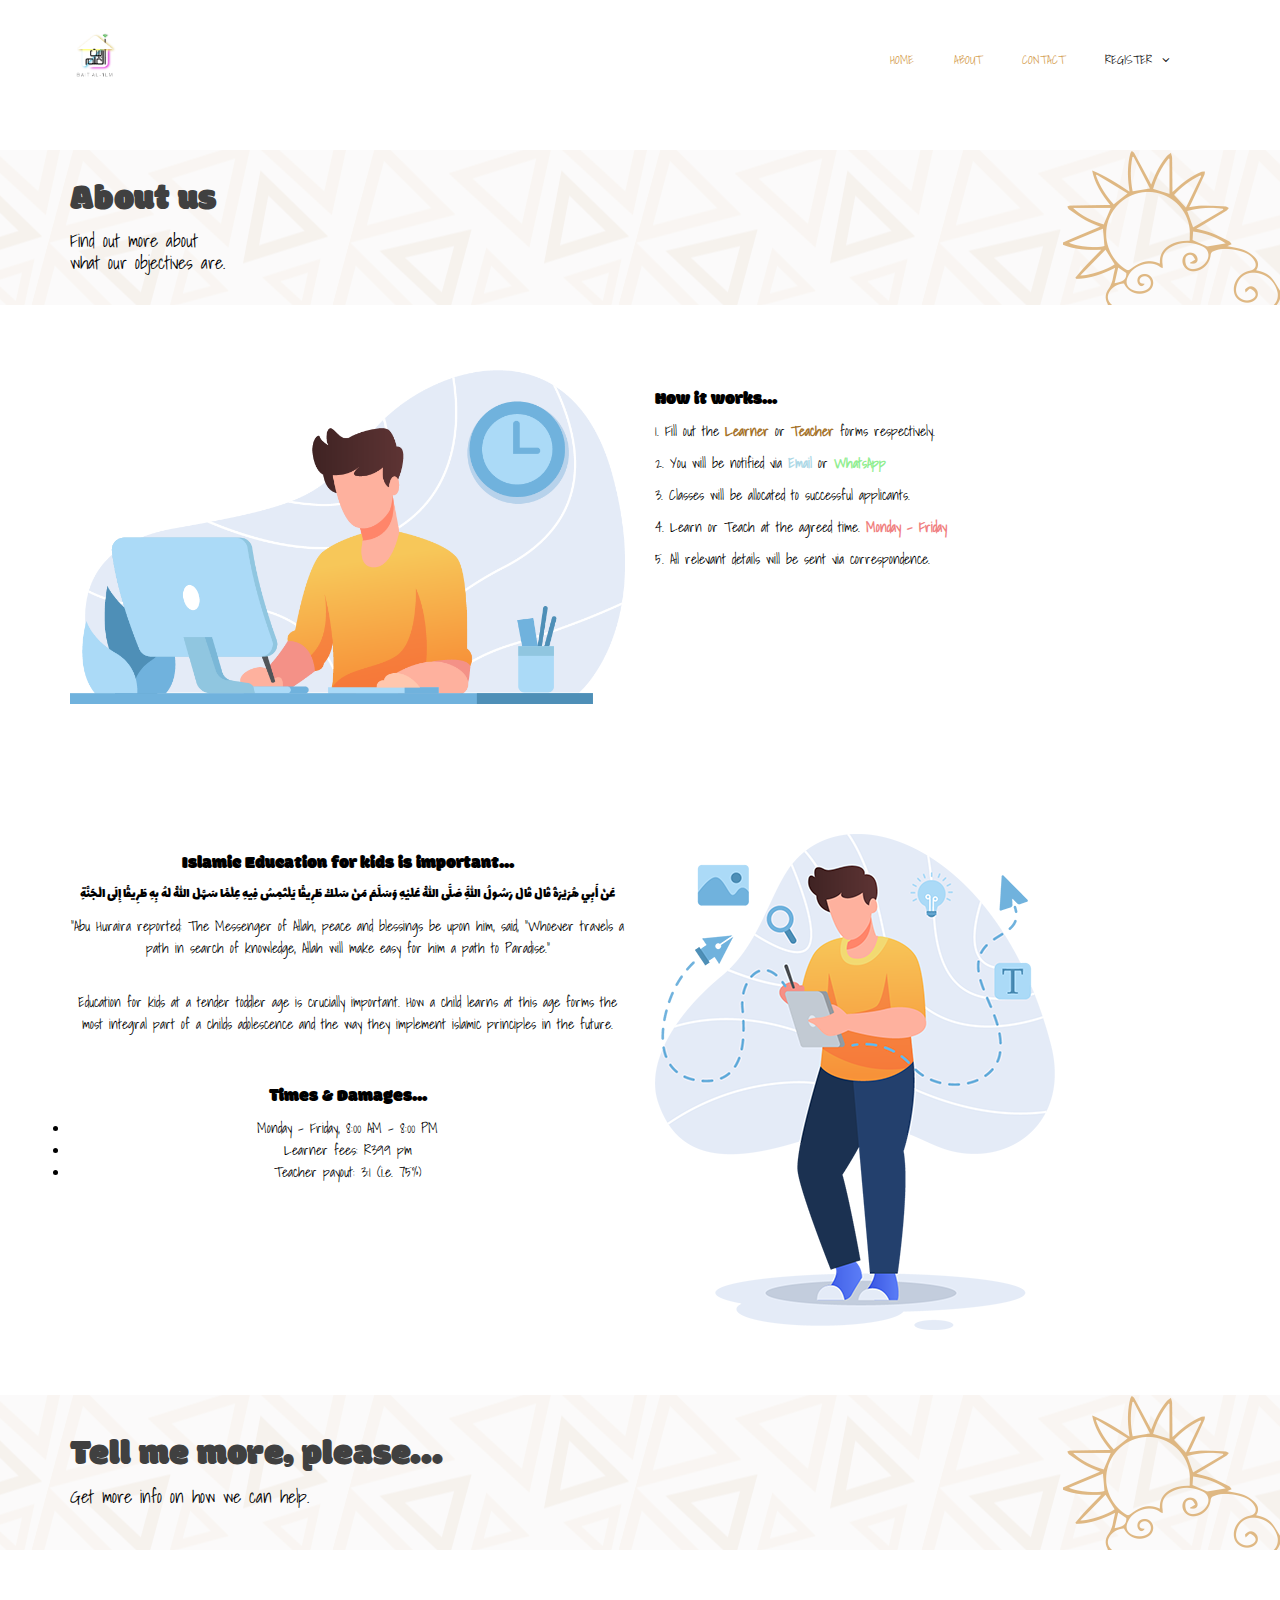
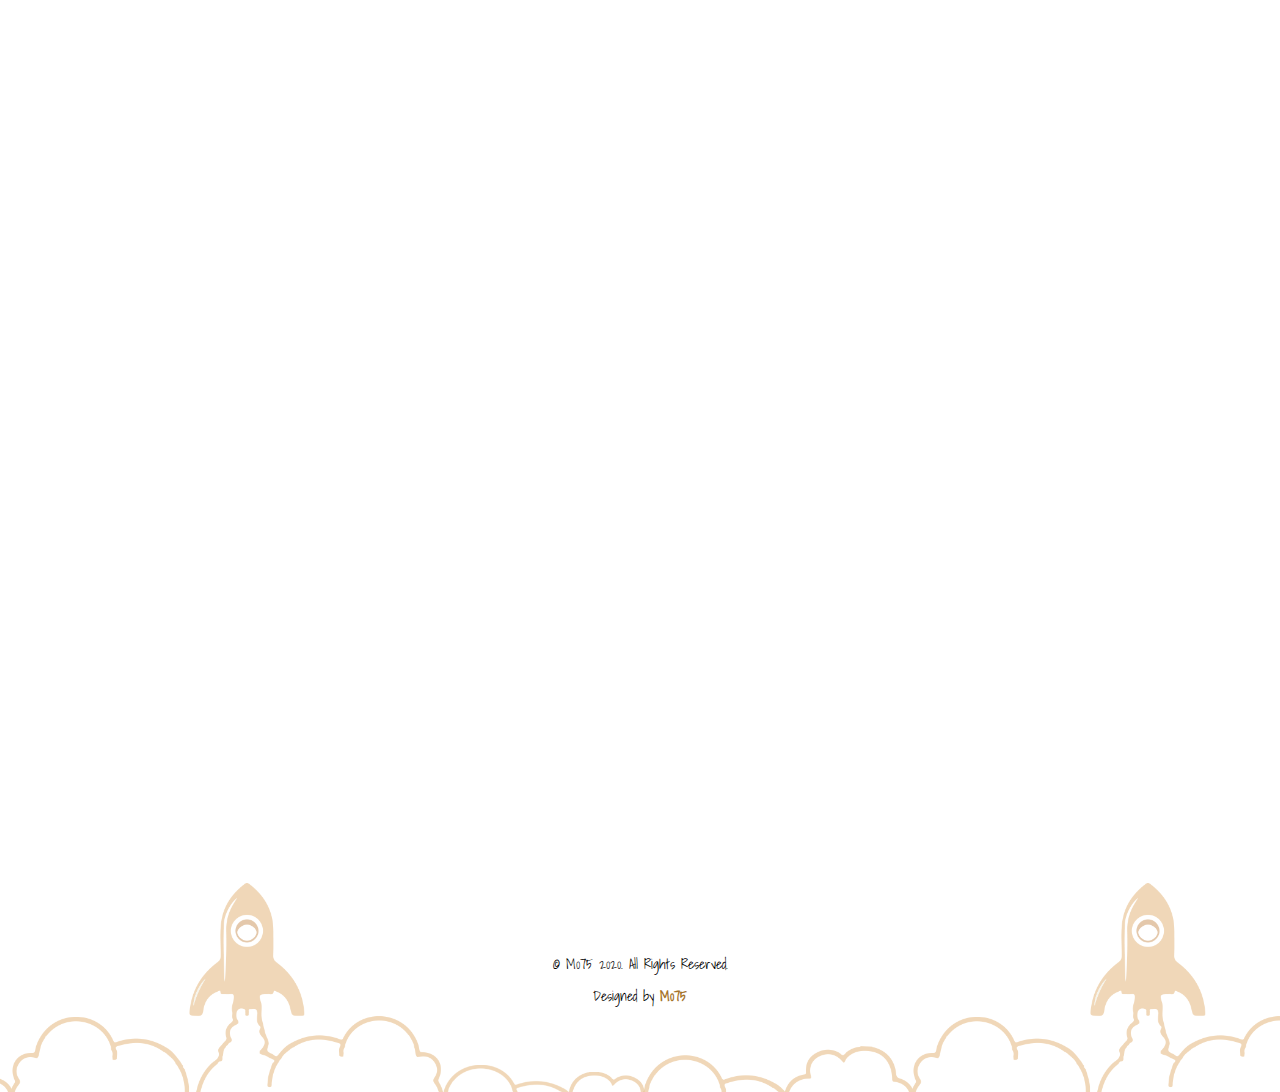
==== commit 612a5633: "added most stuff, prod almost ready chech once more" ====
--- a/aboutus.html
+++ b/aboutus.html
@@ -160,7 +160,7 @@
         <section id="company-information" class="padding wow fadeIn" data-wow-duration="1000ms" data-wow-delay="300ms">
             <div class="container">
                 <div class="row">
-                    <div class="col-sm-6">
+                    <div class="col-sm-6 text-center">
                         <h3>Islamic Education for kids is important...</h3>
                         <p style="font-family: 'Lalezar'">عَنْ أَبِي هُرَيْرَةَ قَالَ قَالَ رَسُولُ اللَّهِ صَلَّى اللَّهُ عَلَيْهِ وَسَلَّمَ مَنْ سَلَكَ طَرِيقًا يَلْتَمِسُ
                         فِيهِ عِلْمًا سَهَّلَ اللَّهُ لَهُ بِهِ طَرِيقًا إِلَى الْجَنَّةِ</p>
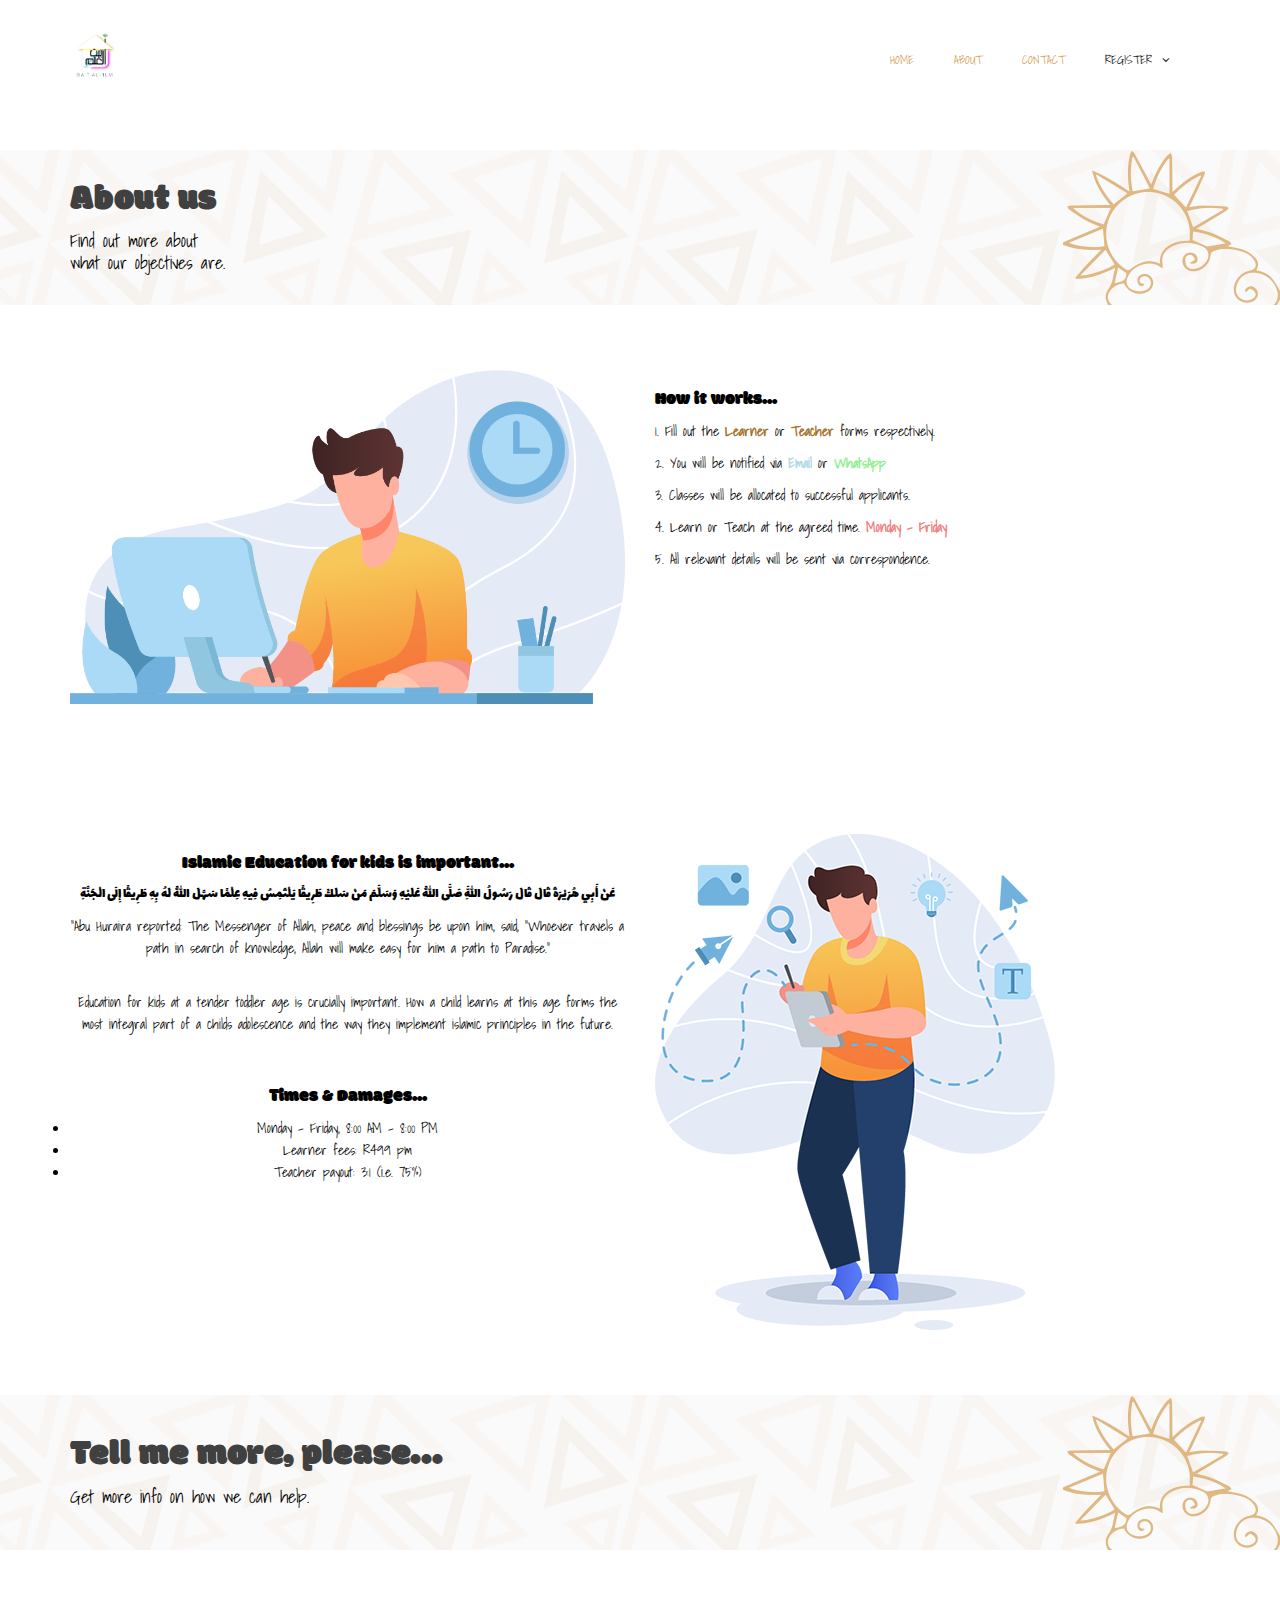
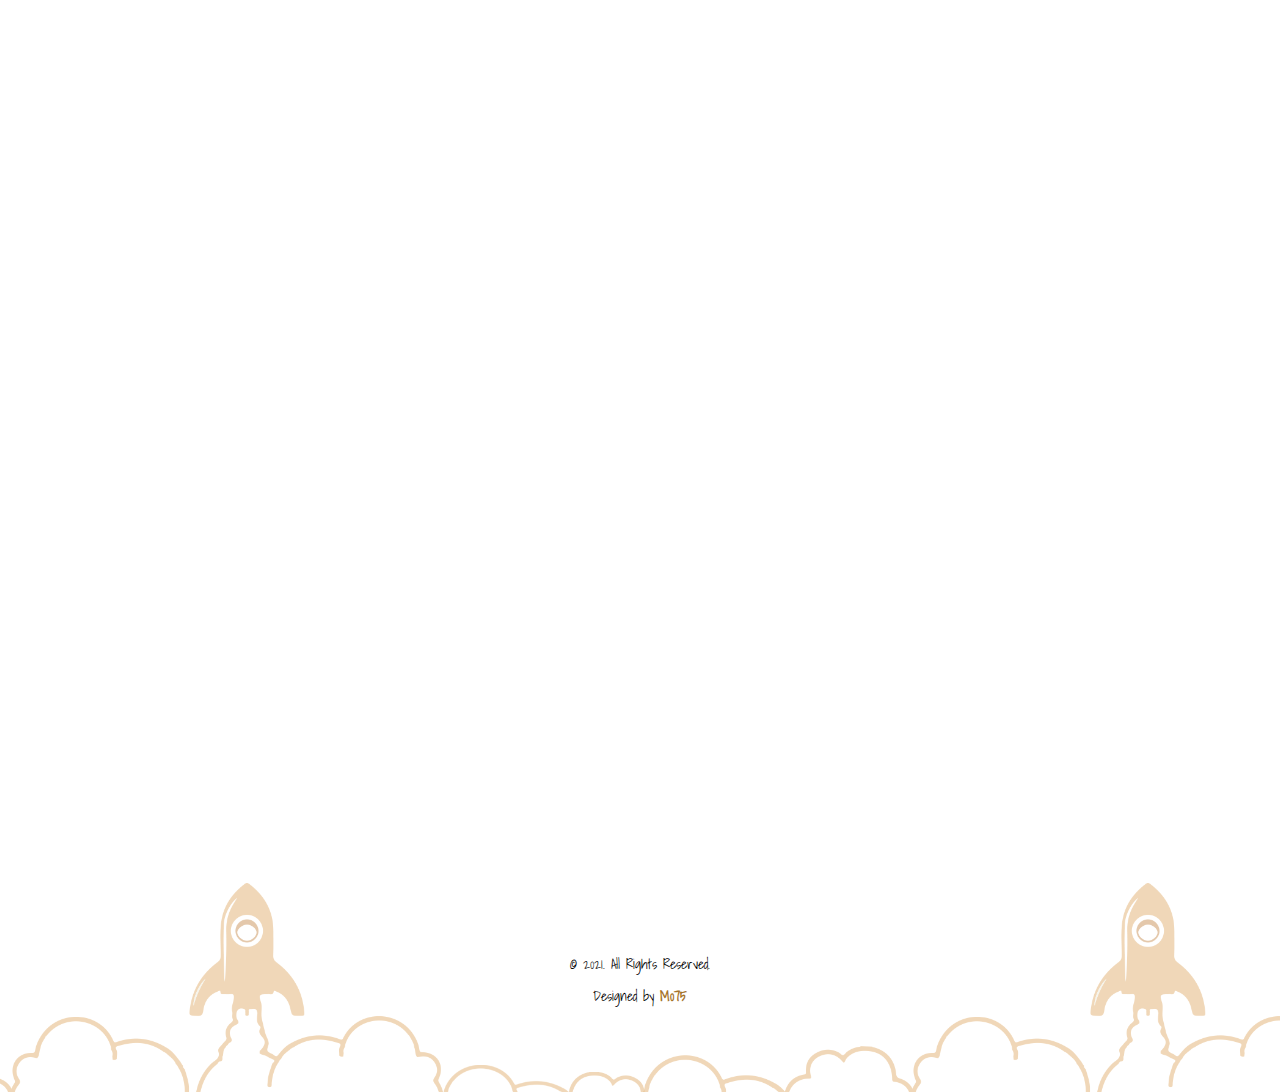
==== commit c761b49a: "12 nov" ====
--- a/aboutus.html
+++ b/aboutus.html
@@ -42,7 +42,8 @@
             font-family: 'Modak', cursive;
         }
 
-        p, li {
+        p,
+        li {
             font-family: 'Shadows Into Light', sans-serif;
         }
     </style>
@@ -123,8 +124,11 @@
                     </div>
                     <div class="col-sm-6">
                         <h3>How it works...</h3>
-                        <p>1. Fill out the <a href="learner.html"><b>Learner</b></a> or <a href="teacher.html"><b>Teacher</b></a> forms respectively.</p>
-                        <p>2. You will be notified via <b style="color: lightblue">Email</b> or <b style="color: lightgreen">WhatsApp</b></p>
+                        <p>1. Fill out the <a href="learner.html"><b>Learner</b></a> or <a
+                                href="teacher.html"><b>Teacher</b></a> forms respectively.</p>
+                        <p>2. You will be notified via <a href="mailto:m075.dev@gmail.com"><b
+                                    style="color: lightblue">Email</b></a> or <a href="https://wa.me/+27723972747"><b
+                                    style="color: lightgreen">WhatsApp</b></a></p>
                         <p>3. Classes will be allocated to successful applicants.</p>
                         <p>4. Learn or Teach at the agreed time. <b style="color: lightcoral">Monday - Friday</b></p>
                         <p>5. All relevant details will be sent via correspondence.</p>
@@ -162,15 +166,20 @@
                 <div class="row">
                     <div class="col-sm-6 text-center">
                         <h3>Islamic Education for kids is important...</h3>
-                        <p style="font-family: 'Lalezar'">عَنْ أَبِي هُرَيْرَةَ قَالَ قَالَ رَسُولُ اللَّهِ صَلَّى اللَّهُ عَلَيْهِ وَسَلَّمَ مَنْ سَلَكَ طَرِيقًا يَلْتَمِسُ
-                        فِيهِ عِلْمًا سَهَّلَ اللَّهُ لَهُ بِهِ طَرِيقًا إِلَى الْجَنَّةِ</p>
-                        <p>"Abu Huraira reported: The Messenger of Allah, peace and blessings be upon him, said, “Whoever travels a path in search
-                        of knowledge, Allah will make easy for him a path to Paradise.”</p><br>
-                        <p>Education for kids at a tender toddler age is crucially important. How a child learns at this age forms the
-                        most integral part of a childs adolescence and the way they implement islamic principles in the future.</p>
-                        <br><h3>Times & Damages...</h3>
+                        <p style="font-family: 'Lalezar'">عَنْ أَبِي هُرَيْرَةَ قَالَ قَالَ رَسُولُ اللَّهِ صَلَّى
+                            اللَّهُ عَلَيْهِ وَسَلَّمَ مَنْ سَلَكَ طَرِيقًا يَلْتَمِسُ
+                            فِيهِ عِلْمًا سَهَّلَ اللَّهُ لَهُ بِهِ طَرِيقًا إِلَى الْجَنَّةِ</p>
+                        <p>"Abu Huraira reported: The Messenger of Allah, peace and blessings be upon him, said,
+                            “Whoever travels a path in search
+                            of knowledge, Allah will make easy for him a path to Paradise.”</p><br>
+                        <p>Education for kids at a tender toddler age is crucially important. How a child learns at this
+                            age forms the
+                            most integral part of a childs adolescence and the way they implement islamic principles in
+                            the future.</p>
+                        <br>
+                        <h3>Times & Damages...</h3>
                         <li>Monday - Friday, 8:00 AM - 8:00 PM</li>
-                        <li>Learner fees: R399 pm</li>
+                        <li>Learner fees: R499 pm</li>
                         <li>Teacher payout: 3:1 (i.e. 75%)</li>
                     </div>
                     <div class="col-sm-6">
@@ -205,8 +214,9 @@
                                 <img src="https://img.icons8.com/dusk/64/000000/easy.png" />
                             </div>
                             <h2>Convenient</h2>
-                            <p>A simple system for Learners & Teachers to depart sound islamic knowledge coupled with wisdom to toddlers in all
-                            subjects. Try it now!</p>
+                            <p>A simple system for Learners & Teachers to depart sound islamic knowledge coupled with
+                                wisdom to toddlers in all
+                                subjects. <a href="https://wa.me/27678329954">Try it now!</a></p>
                         </div>
                     </div>
                     <div class="col-sm-4 text-center padding wow fadeIn" data-wow-duration="1000ms"
@@ -216,8 +226,10 @@
                                 <img src="https://img.icons8.com/dusk/64/000000/apple-watch-apps .png" />
                             </div>
                             <h2>Flexible</h2>
-                            <p>We help you as the parent get excellent results with safe distance learning. Request times suitable for you as a teacher
-                            or learner & we"ll place your expertise in the correct direction. Try it now!</p>
+                            <p>We help you as the parent get excellent results with safe distance learning. Request
+                                times suitable for you as a teacher
+                                or learner & we"ll place your expertise in the correct direction. <a
+                                    href="https://wa.me/27678329954">Try it now!</a></p>
                         </div>
                     </div>
                     <div class="col-sm-4 text-center padding wow fadeIn" data-wow-duration="1000ms"
@@ -227,9 +239,11 @@
                                 <img src="https://img.icons8.com/dusk/64/000000/armchair.png" />
                             </div>
                             <h2>Comfortable</h2>
-                            <p>Whether you are in the lounge or bedroom, ideally the salah room, you are able to log in and attend classes. Thus,
-                            making it less nerve racking than usual. We should emphasize that respect is a key factor towards learning or departing
-                            the absolute knowledge of this world.</p>
+                            <p>Whether you are in the lounge or bedroom, ideally the salah room, you are able to log in
+                                and attend classes. Thus,
+                                making it less nerve racking than usual. We should emphasize that respect is a key
+                                factor towards learning or departing
+                                the absolute knowledge of this world.</p>
                         </div>
                     </div>
                 </div>
@@ -243,13 +257,15 @@
             <div class="container">
                 <div class="row">
                     <div class="col-sm-6">
-                      <h3>Our mission...</h3>
-                      <p>We strive to serve communities by providing excellent quality lessons & courses coupled with sound, unadulterated knowledge 
-                          which has been passed down generation after generation from our Noble Master Muhammad (Peace & Blessings be upon him & his noble companions) to
-                          our senior scholars of Islam to you in your lovely home.
-                     <p>Our belief system is in accordance to that of Ahl al-sunnah wa al-jama'ah.</p>
-
-                      </p>  
+                        <h3>Our mission...</h3>
+                        <p>We strive to serve communities by providing excellent quality lessons & courses coupled with
+                            sound, unadulterated knowledge
+                            which has been passed down generation after generation from our Noble Master Muhammad (Peace
+                            & Blessings be upon him & his noble companions) to
+                            our senior scholars of Islam to you in your lovely home.
+                            <p>Our belief system is in accordance to that of Ahl al-sunnah wa al-jama'ah.</p>
+
+                        </p>
                     </div>
                     <div class="col-sm-6">
                         <img src="images/5.png" class="img-responsive" alt="">
@@ -263,7 +279,7 @@
                 <div class="row">
                     <div class="col-sm-12">
                         <div class="copyright-text text-center">
-                            <p>&copy; M075 2020. All Rights Reserved.</p>
+                            <p>&copy; 2021. All Rights Reserved.</p>
                             <p>Designed by <a target="_blank" href="https://m075.github.io/portfolio">M075</a></p>
                         </div>
                     </div>
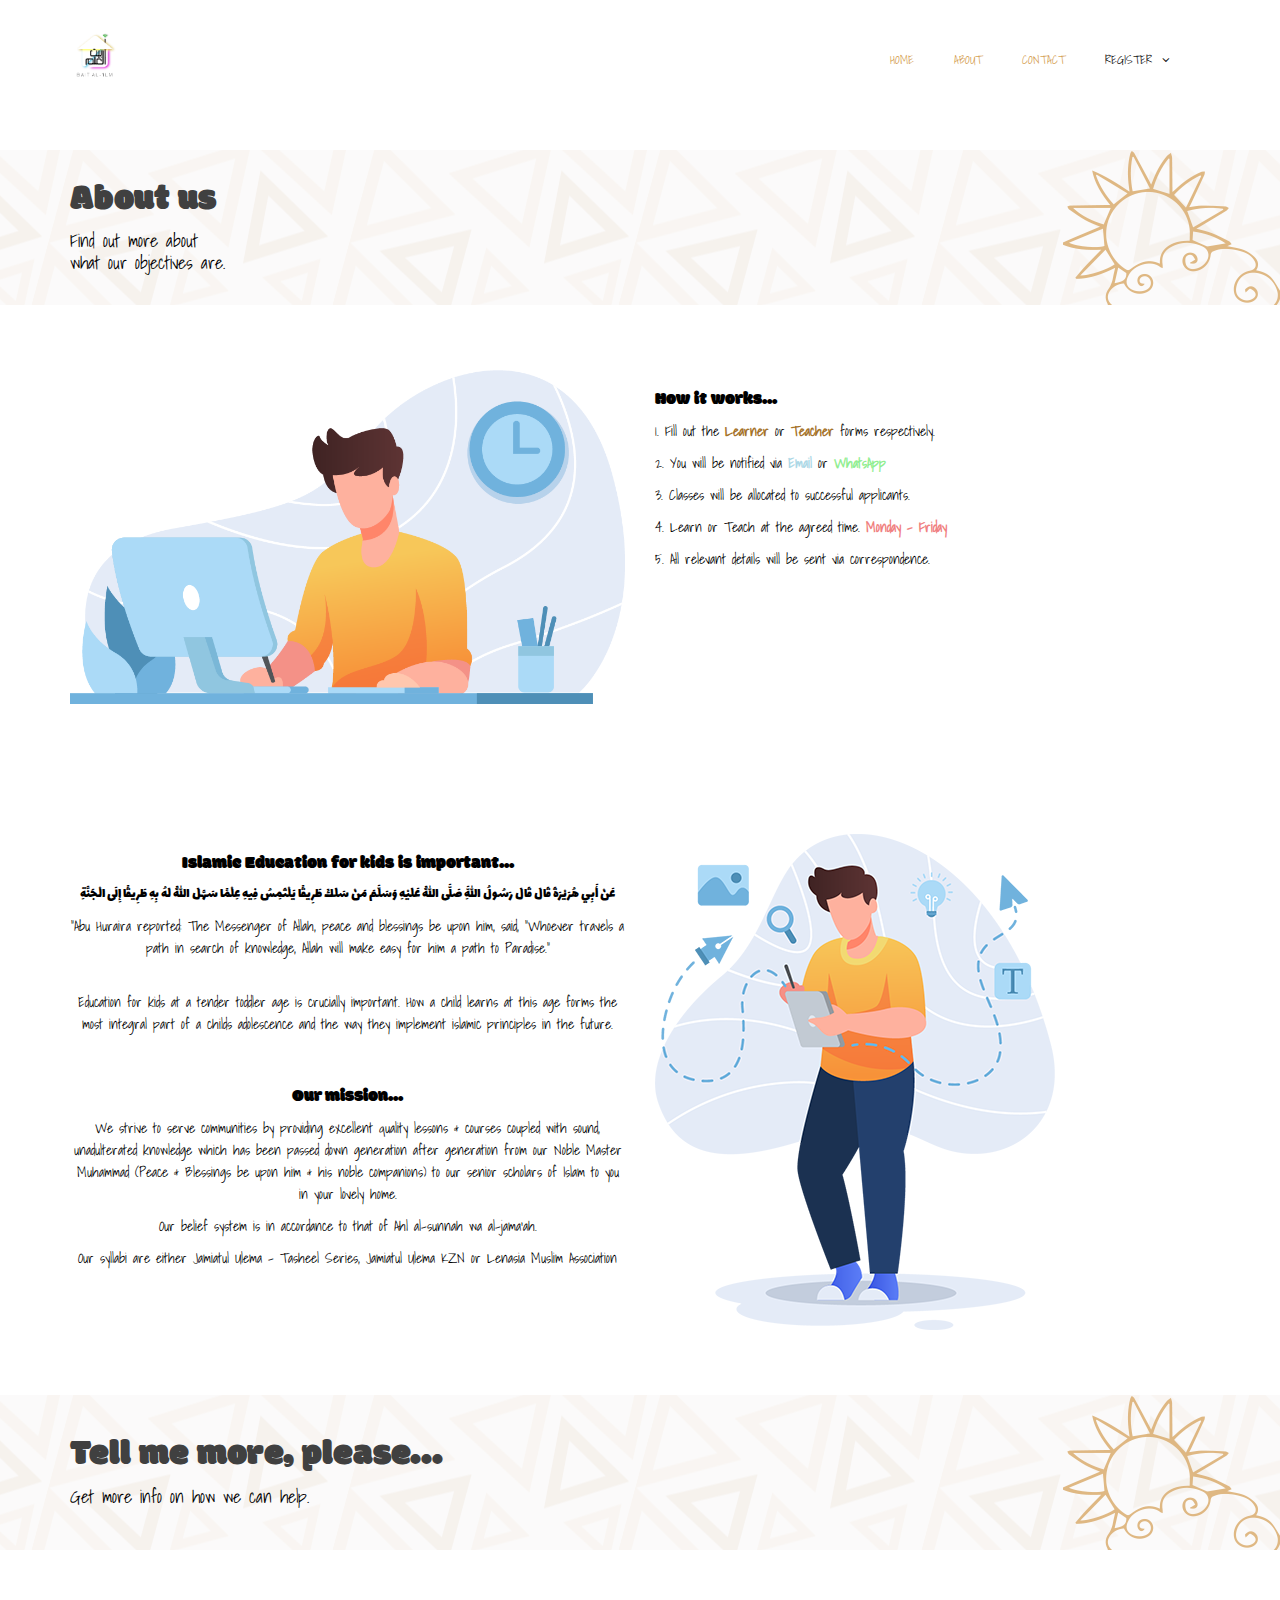
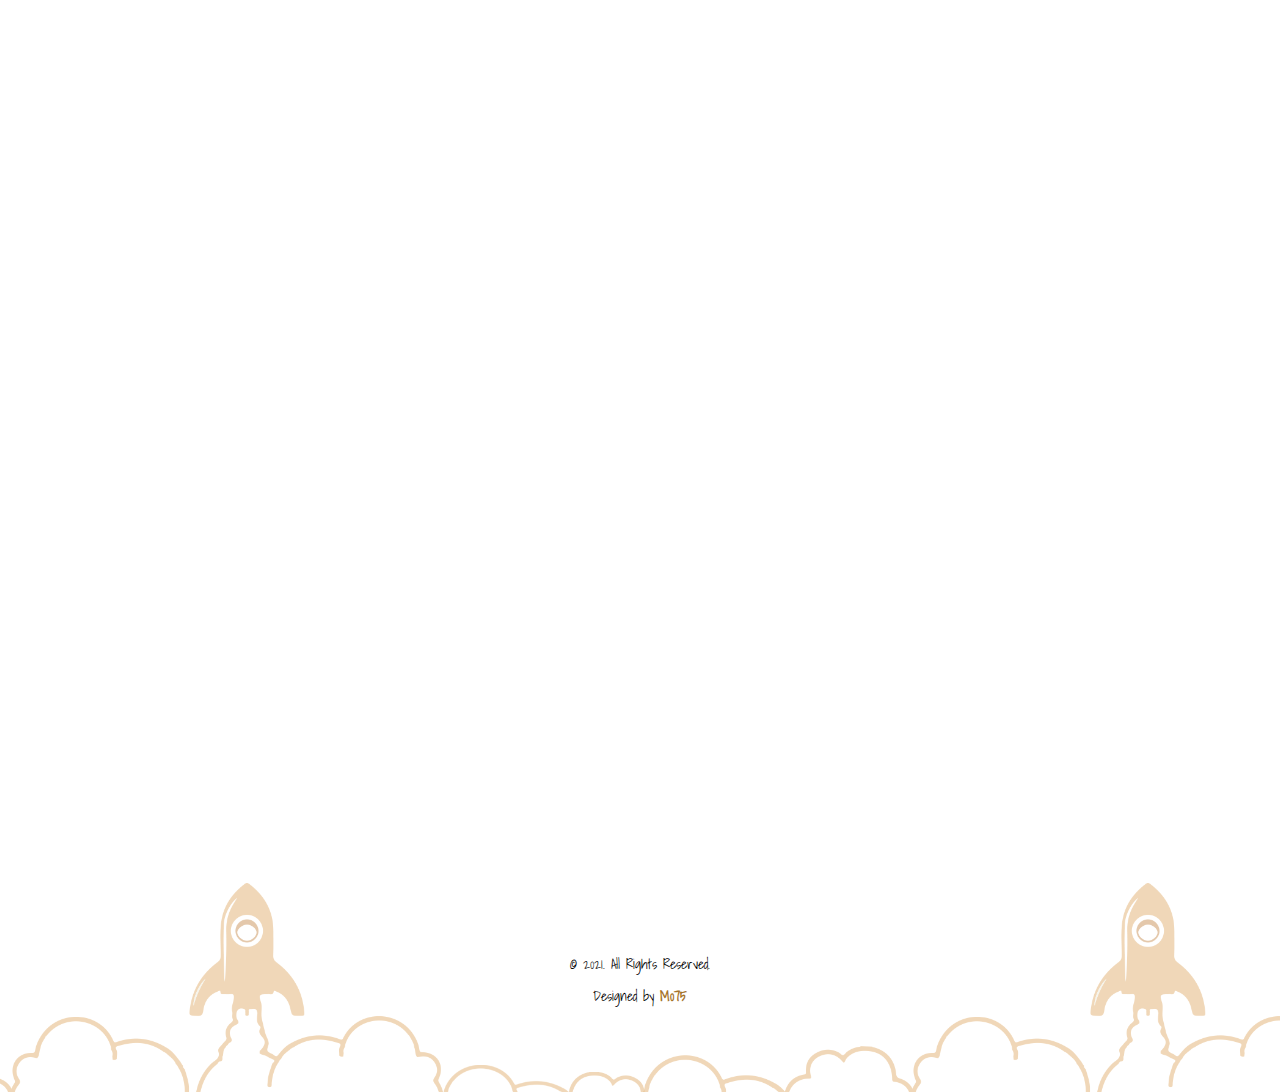
==== commit 0a4cb92e: "14 November 21" ====
--- a/aboutus.html
+++ b/aboutus.html
@@ -19,10 +19,7 @@
 	    <script src="js/respond.min.js"></script>
     <![endif]-->
         <link rel="shortcut icon" href="images/ico/favicon.ico">
-        <link rel="apple-touch-icon-precomposed" sizes="144x144" href="images/ico/apple-touch-icon-144-precomposed.png">
-        <link rel="apple-touch-icon-precomposed" sizes="114x114" href="images/ico/apple-touch-icon-114-precomposed.png">
-        <link rel="apple-touch-icon-precomposed" sizes="72x72" href="images/ico/apple-touch-icon-72-precomposed.png">
-        <link rel="apple-touch-icon-precomposed" href="images/ico/apple-touch-icon-57-precomposed.png">
+        
         <link href="https://fonts.googleapis.com/css2?family=Lalezar&family=Modak&family=Montserrat&display=swap"
             rel="stylesheet">
         <link href="https://fonts.googleapis.com/css2?family=Indie+Flower&family=Shadows+Into+Light&display=swap"
@@ -177,86 +174,6 @@
                             most integral part of a childs adolescence and the way they implement islamic principles in
                             the future.</p>
                         <br>
-                        <h3>Times & Damages...</h3>
-                        <li>Monday - Friday, 8:00 AM - 8:00 PM</li>
-                        <li>Learner fees: R499 pm</li>
-                        <li>Teacher payout: 3:1 (i.e. 75%)</li>
-                    </div>
-                    <div class="col-sm-6">
-                        <img style="size: 100px 100px" src="images/6.png" class="img-responsive" alt="">
-                    </div>
-                </div>
-            </div>
-        </section>
-
-        <section id="page-breadcrumb">
-            <div class="vertical-center sun">
-                <div class="container">
-                    <div class="row">
-                        <div class="action">
-                            <div class="col-sm-12">
-                                <h1 class="title">Tell me more, please...</h1>
-                                <p>Get more info on how we can help.</p>
-                            </div>
-                        </div>
-                    </div>
-                </div>
-            </div>
-        </section>
-        <!--/#page-breadcrumb-->
-        <section id="services">
-            <div class="container">
-                <div class="row">
-                    <div class="col-sm-4 text-center padding wow fadeIn" data-wow-duration="1000ms"
-                        data-wow-delay="300ms">
-                        <div class="single-service">
-                            <div class="wow scaleIn" data-wow-duration="500ms" data-wow-delay="300ms">
-                                <img src="https://img.icons8.com/dusk/64/000000/easy.png" />
-                            </div>
-                            <h2>Convenient</h2>
-                            <p>A simple system for Learners & Teachers to depart sound islamic knowledge coupled with
-                                wisdom to toddlers in all
-                                subjects. <a href="https://wa.me/27678329954">Try it now!</a></p>
-                        </div>
-                    </div>
-                    <div class="col-sm-4 text-center padding wow fadeIn" data-wow-duration="1000ms"
-                        data-wow-delay="600ms">
-                        <div class="single-service">
-                            <div class="wow scaleIn" data-wow-duration="500ms" data-wow-delay="600ms">
-                                <img src="https://img.icons8.com/dusk/64/000000/apple-watch-apps .png" />
-                            </div>
-                            <h2>Flexible</h2>
-                            <p>We help you as the parent get excellent results with safe distance learning. Request
-                                times suitable for you as a teacher
-                                or learner & we"ll place your expertise in the correct direction. <a
-                                    href="https://wa.me/27678329954">Try it now!</a></p>
-                        </div>
-                    </div>
-                    <div class="col-sm-4 text-center padding wow fadeIn" data-wow-duration="1000ms"
-                        data-wow-delay="900ms">
-                        <div class="single-service">
-                            <div class="wow scaleIn" data-wow-duration="500ms" data-wow-delay="900ms">
-                                <img src="https://img.icons8.com/dusk/64/000000/armchair.png" />
-                            </div>
-                            <h2>Comfortable</h2>
-                            <p>Whether you are in the lounge or bedroom, ideally the salah room, you are able to log in
-                                and attend classes. Thus,
-                                making it less nerve racking than usual. We should emphasize that respect is a key
-                                factor towards learning or departing
-                                the absolute knowledge of this world.</p>
-                        </div>
-                    </div>
-                </div>
-            </div>
-        </section>
-        <!--/#services-->
-
-
-
-        <section id="company-information" class="padding wow fadeIn" data-wow-duration="1000ms" data-wow-delay="300ms">
-            <div class="container">
-                <div class="row">
-                    <div class="col-sm-6">
                         <h3>Our mission...</h3>
                         <p>We strive to serve communities by providing excellent quality lessons & courses coupled with
                             sound, unadulterated knowledge
@@ -264,7 +181,88 @@
                             & Blessings be upon him & his noble companions) to
                             our senior scholars of Islam to you in your lovely home.
                             <p>Our belief system is in accordance to that of Ahl al-sunnah wa al-jama'ah.</p>
-
+                            <p>Our syllabi are either Jamiatul Ulema - Tasheel Series, Jamiatul Ulema KZN or Lenasia Muslim Association</p>
+                    </div>
+                    <div class="col-sm-6">
+                        <img style="size: 100px 100px" src="images/6.png" class="img-responsive" alt="">
+                    </div>
+                </div>
+            </div>
+        </section>
+
+        <section id="page-breadcrumb">
+            <div class="vertical-center sun">
+                <div class="container">
+                    <div class="row">
+                        <div class="action">
+                            <div class="col-sm-12">
+                                <h1 class="title">Tell me more, please...</h1>
+                                <p>Get more info on how we can help.</p>
+                            </div>
+                        </div>
+                    </div>
+                </div>
+            </div>
+        </section>
+        <!--/#page-breadcrumb-->
+        <section id="services">
+            <div class="container">
+                <div class="row">
+                    <div class="col-sm-4 text-center padding wow fadeIn" data-wow-duration="1000ms"
+                        data-wow-delay="300ms">
+                        <div class="single-service">
+                            <div class="wow scaleIn" data-wow-duration="500ms" data-wow-delay="300ms">
+                                <img src="https://img.icons8.com/dusk/64/000000/easy.png" />
+                            </div>
+                            <h2>Convenient</h2>
+                            <p>A simple system for Learners & Teachers to depart sound islamic knowledge coupled with
+                                wisdom to toddlers in all
+                                subjects. <a href="https://wa.me/27678329954">Try it now!</a></p>
+                        </div>
+                    </div>
+                    <div class="col-sm-4 text-center padding wow fadeIn" data-wow-duration="1000ms"
+                        data-wow-delay="600ms">
+                        <div class="single-service">
+                            <div class="wow scaleIn" data-wow-duration="500ms" data-wow-delay="600ms">
+                                <img src="https://img.icons8.com/dusk/64/000000/apple-watch-apps .png" />
+                            </div>
+                            <h2>Flexible</h2>
+                            <p>We help you as the parent get excellent results with safe distance learning. Request
+                                times suitable for you as a teacher
+                                or learner & we"ll place your expertise in the correct direction. <a
+                                    href="https://wa.me/27678329954">Try it now!</a></p>
+                        </div>
+                    </div>
+                    <div class="col-sm-4 text-center padding wow fadeIn" data-wow-duration="1000ms"
+                        data-wow-delay="900ms">
+                        <div class="single-service">
+                            <div class="wow scaleIn" data-wow-duration="500ms" data-wow-delay="900ms">
+                                <img src="https://img.icons8.com/dusk/64/000000/armchair.png" />
+                            </div>
+                            <h2>Comfortable</h2>
+                            <p>Whether you are in the lounge or bedroom, ideally the salah room, you are able to log in
+                                and attend classes. Thus,
+                                making it less nerve-racking than usual. We should emphasize that respect is a key
+                                factor towards learning or departing
+                                the absolute knowledge of this world.</p>
+                        </div>
+                    </div>
+                </div>
+            </div>
+        </section>
+        <!--/#services-->
+
+
+
+        <section id="company-information" class="padding wow fadeIn" data-wow-duration="1000ms" data-wow-delay="300ms">
+            <div class="container">
+                <div class="row">
+                    <div class="col-sm-6">
+                       
+                            <h3>Times & Damages...</h3>
+                            <li>Monday - Friday, 8:00 AM - 8:00 PM</li>
+                            <li>Learner fees: R499 pm</li>
+                            <li>Teacher payout: 3:1 (i.e. 75%)</li>
                         </p>
                     </div>
                     <div class="col-sm-6">
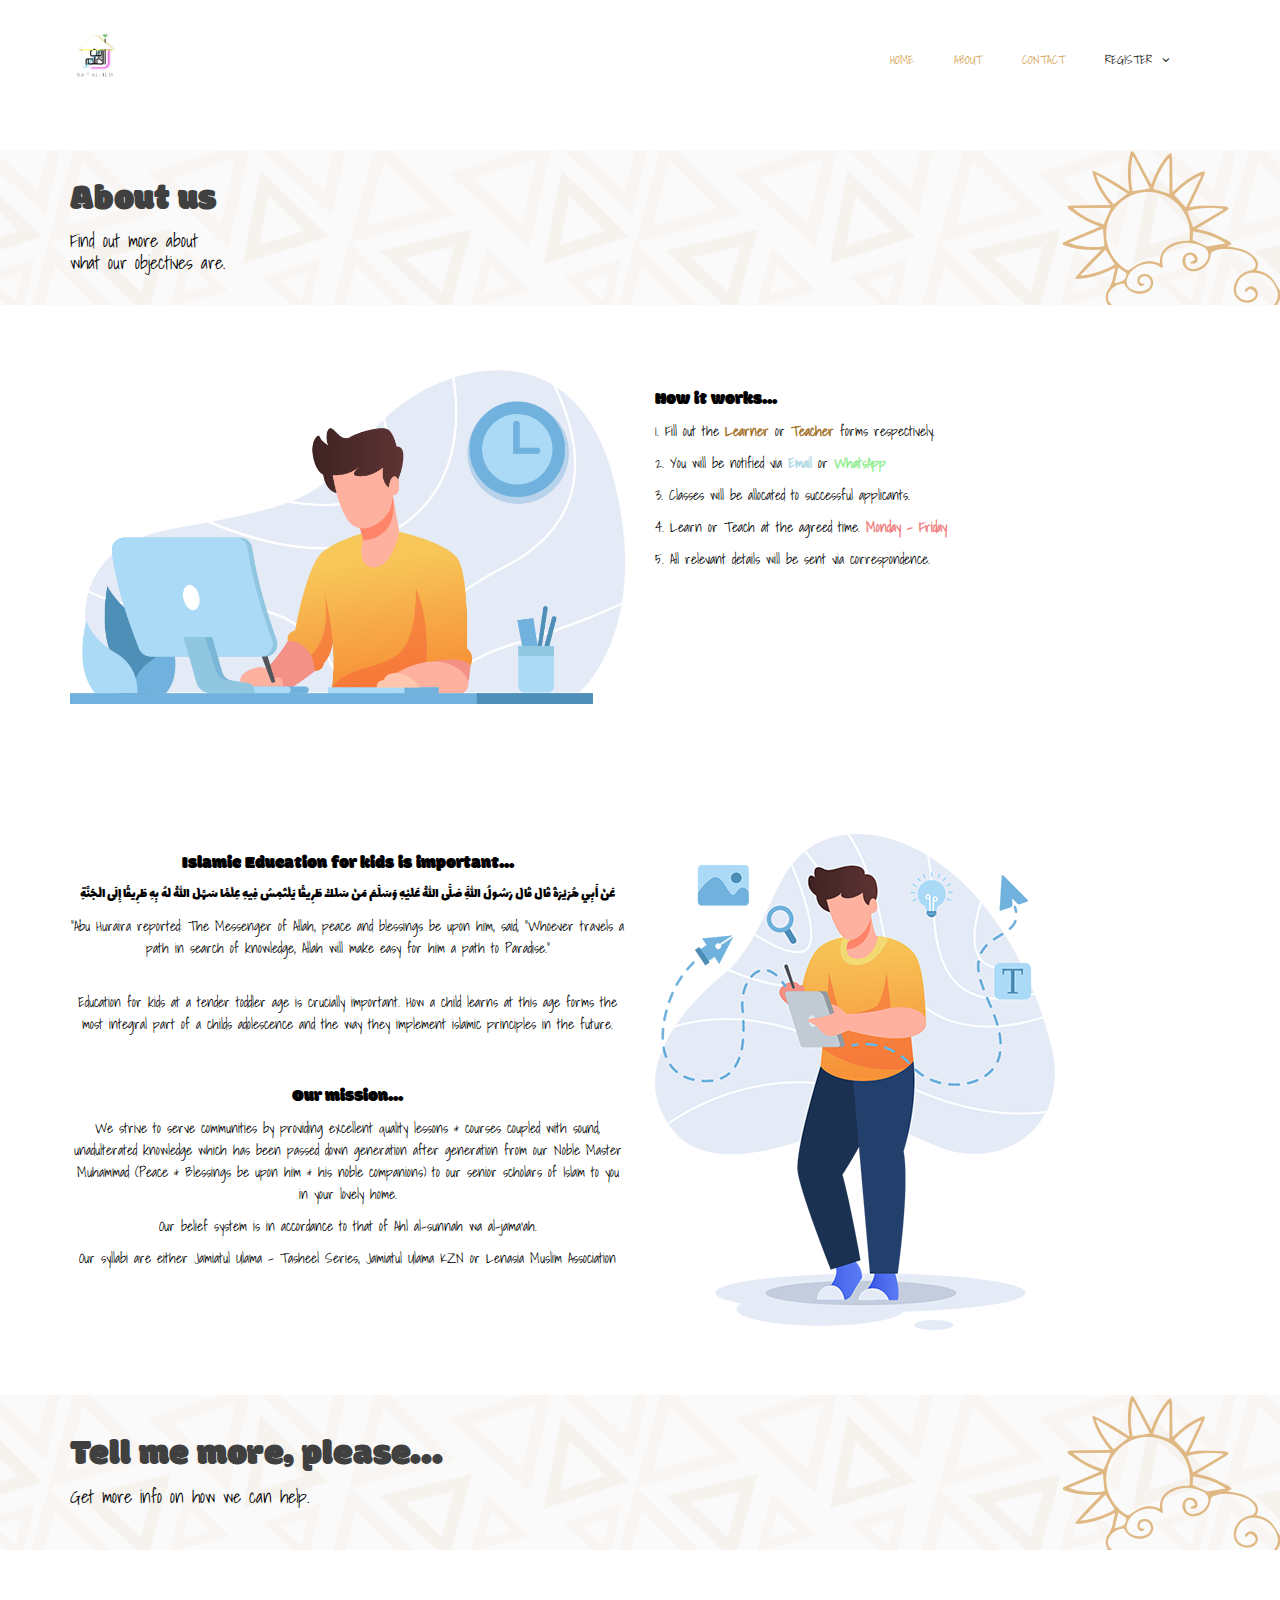
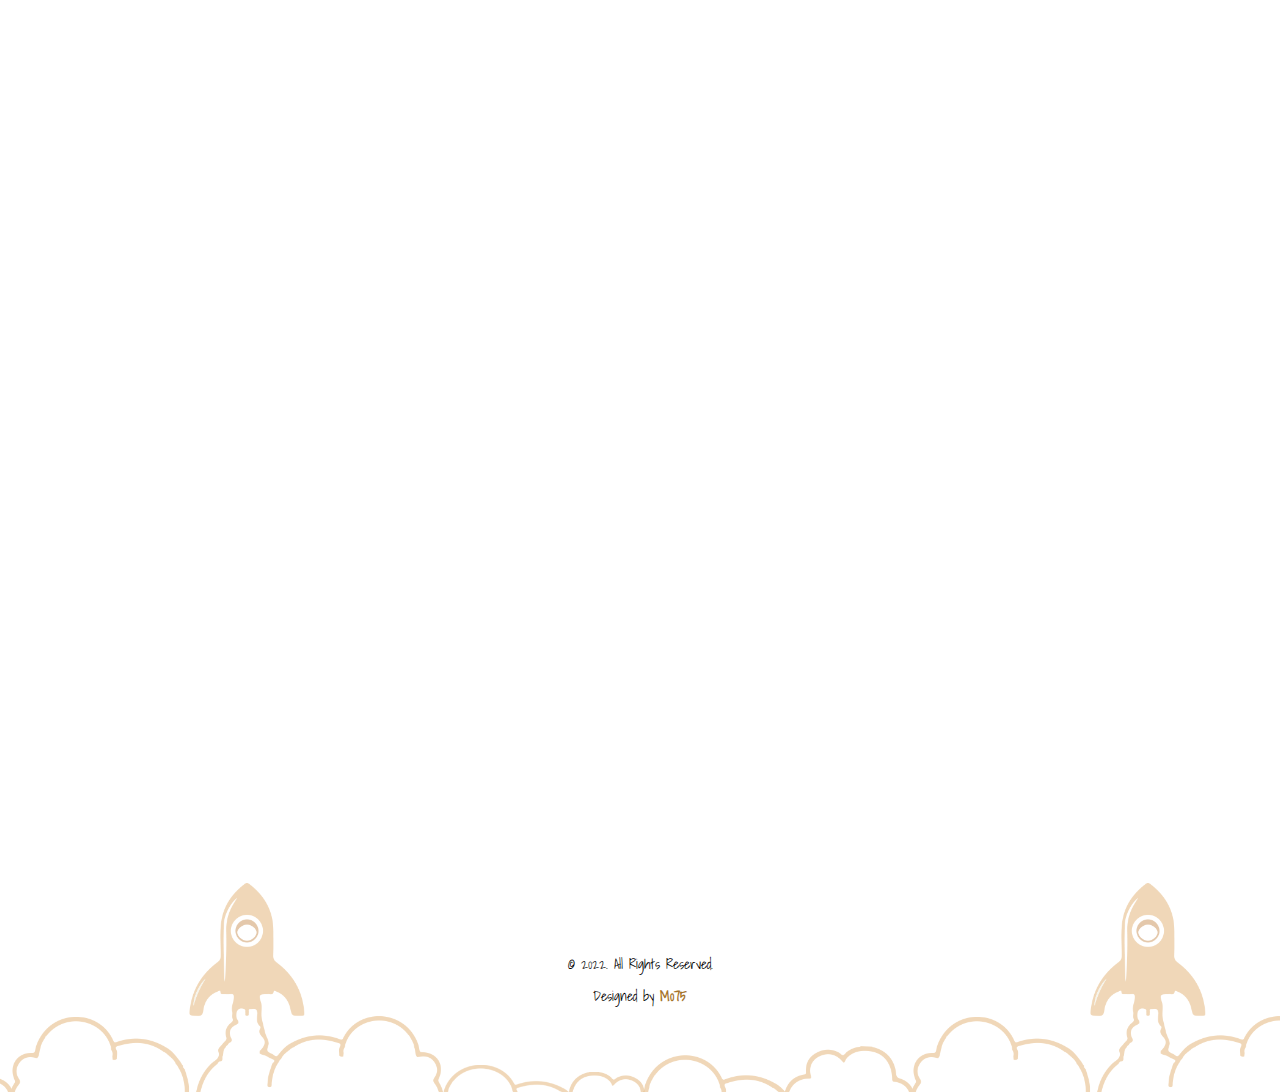
==== commit 9d5a7dca: "Copyright edit" ====
--- a/aboutus.html
+++ b/aboutus.html
@@ -181,7 +181,7 @@
                             & Blessings be upon him & his noble companions) to
                             our senior scholars of Islam to you in your lovely home.
                             <p>Our belief system is in accordance to that of Ahl al-sunnah wa al-jama'ah.</p>
-                            <p>Our syllabi are either Jamiatul Ulema - Tasheel Series, Jamiatul Ulema KZN or Lenasia Muslim Association</p>
+                            <p>Our syllabi are either Jamiatul Ulama - Tasheel Series, Jamiatul Ulama KZN or Lenasia Muslim Association</p>
                     </div>
                     <div class="col-sm-6">
                         <img style="size: 100px 100px" src="images/6.png" class="img-responsive" alt="">
@@ -230,7 +230,7 @@
                             <p>We help you as the parent get excellent results with safe distance learning. Request
                                 times suitable for you as a teacher
                                 or learner & we"ll place your expertise in the correct direction. <a
-                                    href="https://wa.me/27678329954">Try it now!</a></p>
+                                    href="https://wa.me/27723972747">Try it now!</a></p>
                         </div>
                     </div>
                     <div class="col-sm-4 text-center padding wow fadeIn" data-wow-duration="1000ms"
@@ -260,8 +260,8 @@
                     <div class="col-sm-6">
                        
                             <h3>Times & Damages...</h3>
-                            <li>Monday - Friday, 8:00 AM - 8:00 PM</li>
-                            <li>Learner fees: R499 pm</li>
+                            <li>Monday - Sunday, 24/7</li>
+                            <li>Learner fees: R499 pm (excludes Private/Special attention fees)</li>
                             <li>Teacher payout: 3:1 (i.e. 75%)</li>
                         </p>
                     </div>
@@ -277,7 +277,7 @@
                 <div class="row">
                     <div class="col-sm-12">
                         <div class="copyright-text text-center">
-                            <p>&copy; 2021. All Rights Reserved.</p>
+                            <p>&copy; 2022. All Rights Reserved.</p>
                             <p>Designed by <a target="_blank" href="https://m075.github.io/portfolio">M075</a></p>
                         </div>
                     </div>
